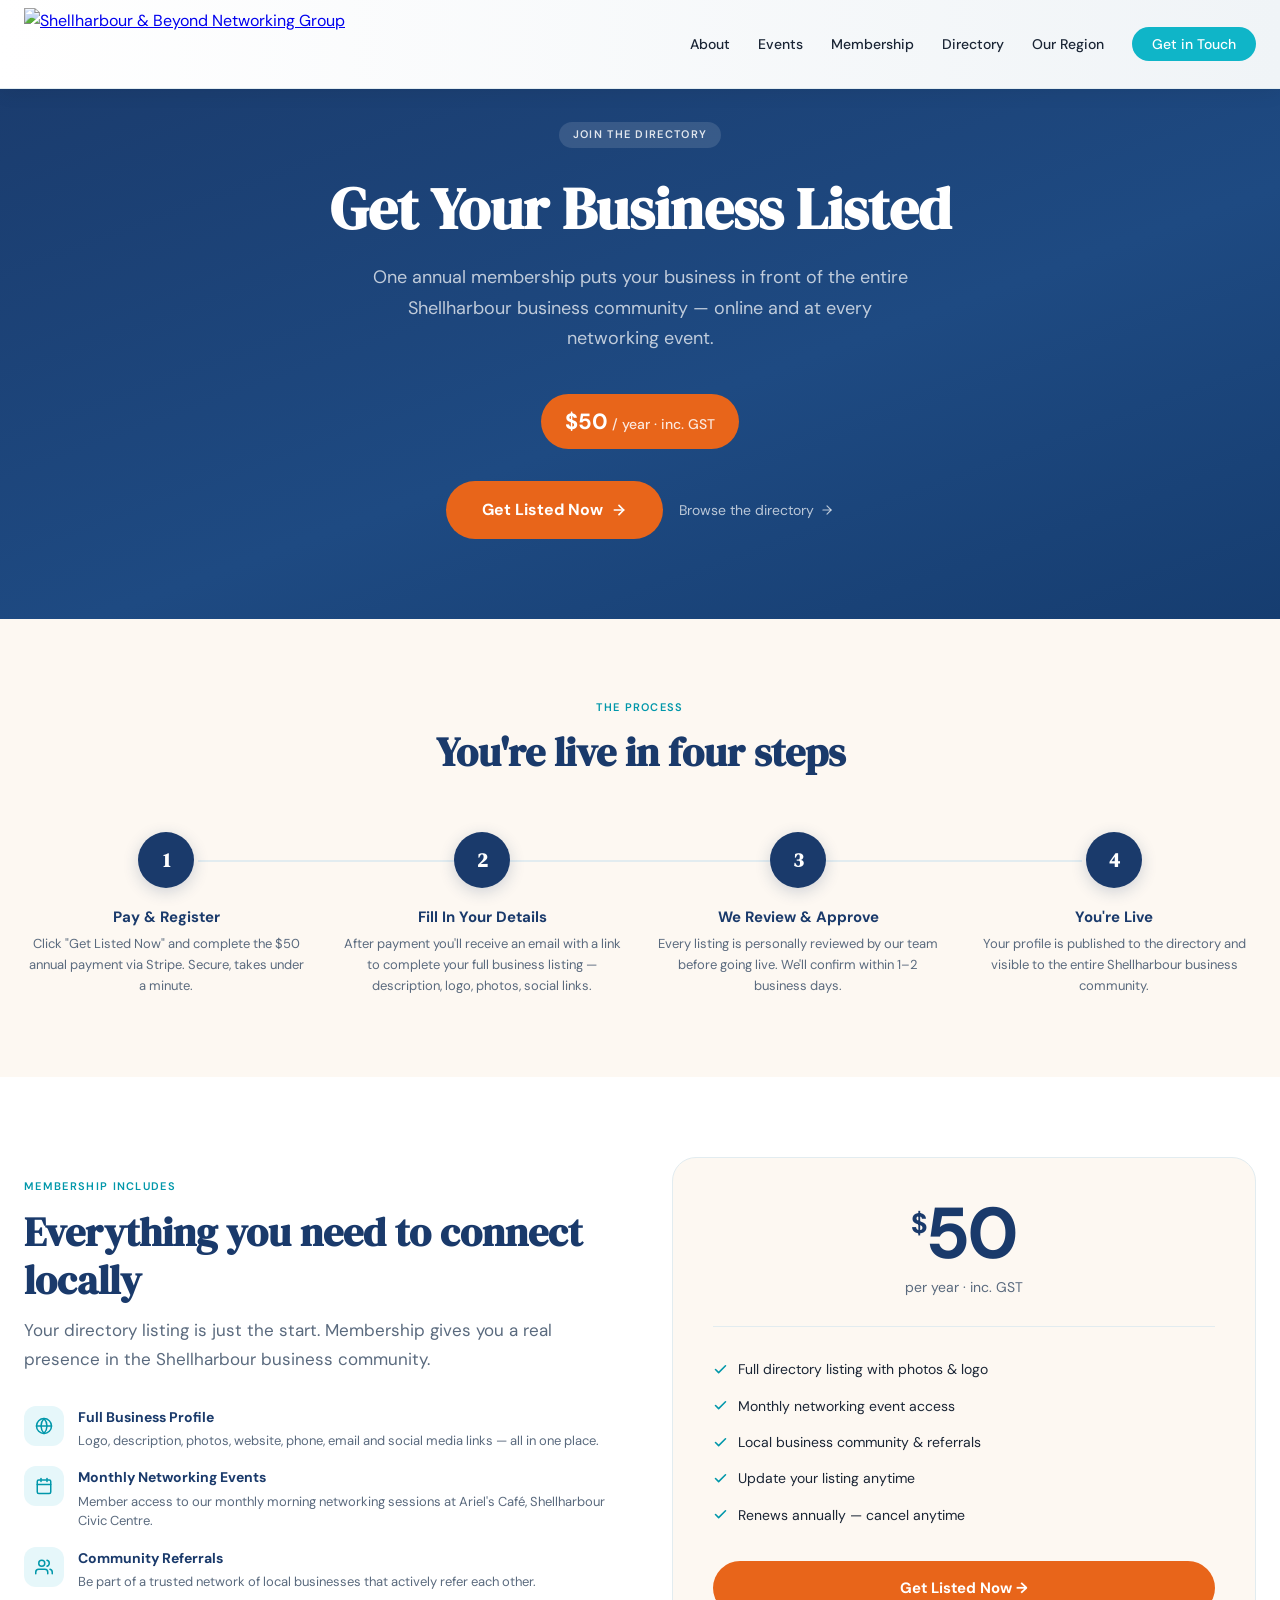
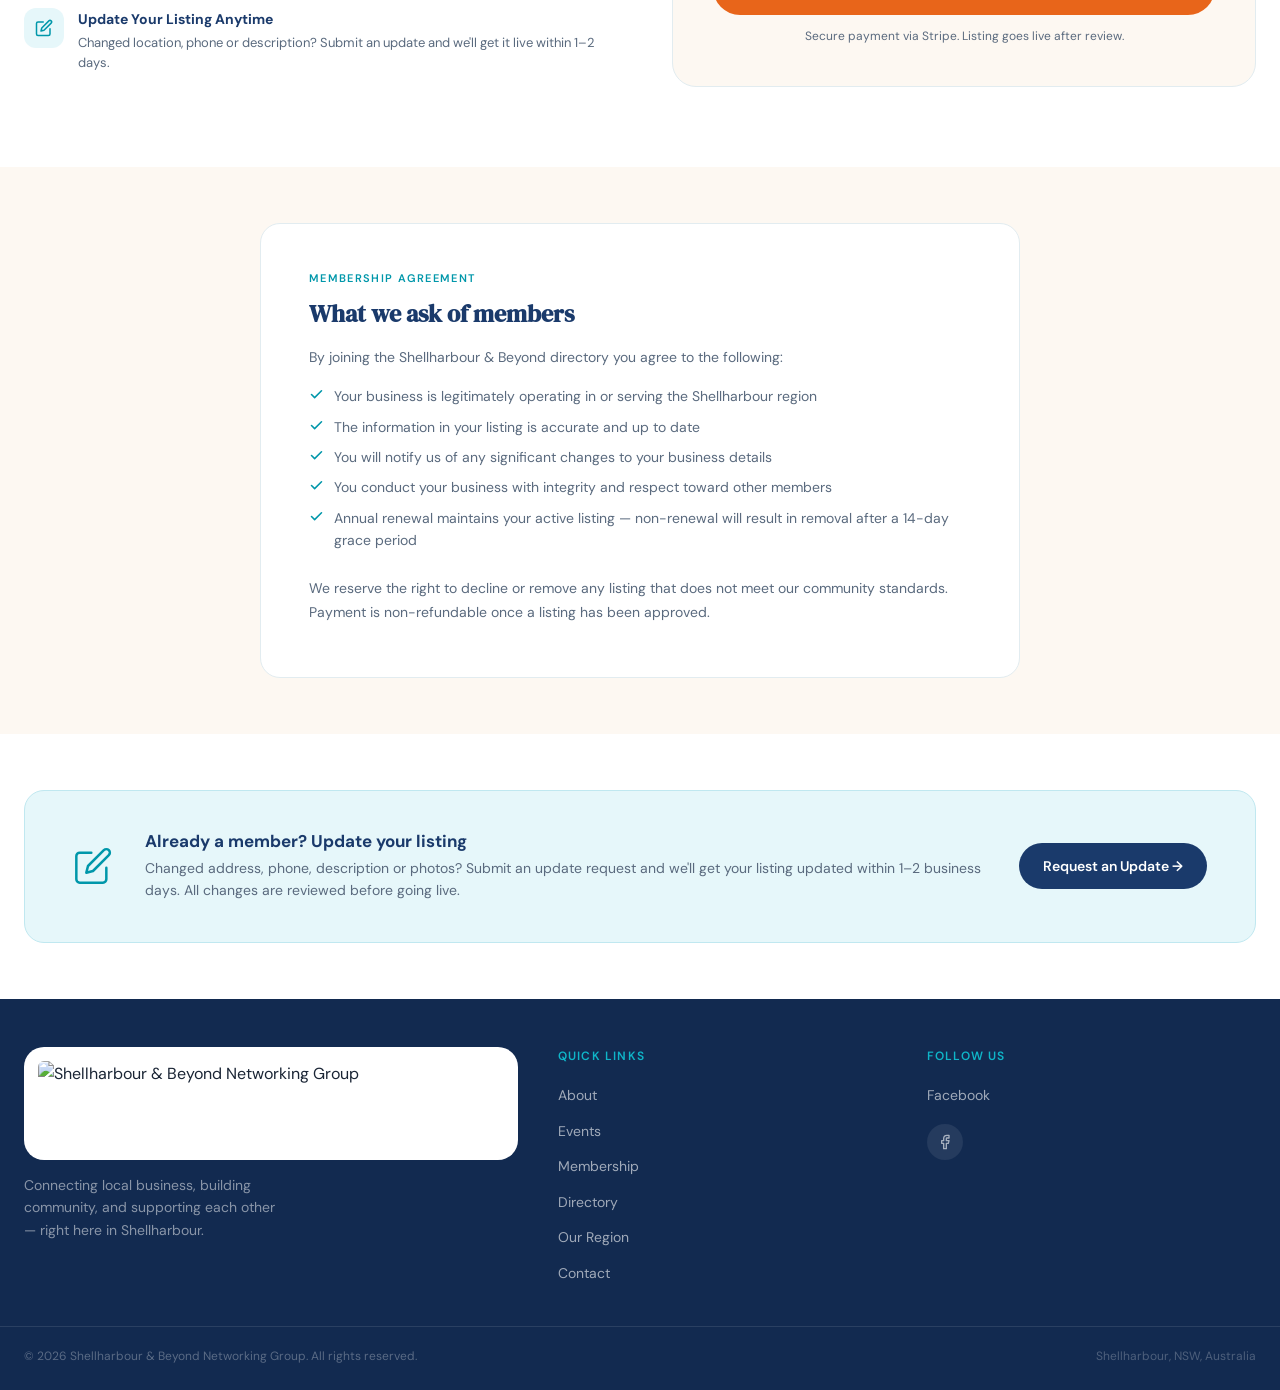
==== apply.html @ ee719b7a "Add Our Region page and update nav across all pages - New region.html: Shellharbour business overvie" ====
<!DOCTYPE html>
<html lang="en">
<head>
  <meta charset="UTF-8"/>
  <meta name="viewport" content="width=device-width, initial-scale=1.0"/>
  <title>Get Listed — Shellharbour &amp; Beyond Networking Group</title>
  <meta name="description" content="Join the Shellharbour &amp; Beyond member directory. Get your business listed and connect with the local Shellharbour business community for $50/year."/>
  <link rel="icon" type="image/png" href="uploads/logo-shellharbour-beyond-networking-group.png"/>
  <!-- Canonical -->
  <link rel="canonical" href="https://shbng.com.au/apply.html"/>
  <!-- Open Graph -->
  <meta property="og:type" content="website"/>
  <meta property="og:title" content="Get Your Business Listed — Shellharbour &amp; Beyond"/>
  <meta property="og:description" content="Join the Shellharbour &amp; Beyond member directory for $50/year and connect with the local business community."/>
  <meta property="og:url" content="https://shbng.com.au/apply.html"/>
  <meta property="og:image" content="https://shbng.com.au/uploads/hero-networking-group.jpg"/>
  <meta name="twitter:card" content="summary_large_image"/>
  <link rel="preconnect" href="https://fonts.googleapis.com"/>
  <link rel="preconnect" href="https://fonts.gstatic.com" crossorigin/>
  <link href="https://fonts.googleapis.com/css2?family=DM+Sans:wght@300;400;500;600;700&family=DM+Serif+Display:ital@0;1&display=swap" rel="stylesheet"/>
  <link rel="stylesheet" href="style.css"/>
  <style>
    /* ── APPLY PAGE ── */
    .apply-hero {
      background: linear-gradient(160deg, var(--navy) 0%, #1e4a82 60%, #163d70 100%);
      padding: 120px 0 80px; text-align: center;
    }
    .apply-hero .section-tag {
      background: rgba(255,255,255,0.12); color: rgba(255,255,255,0.85);
      border-radius: 50px; padding: 4px 14px; border: none;
    }
    .apply-hero h1 {
      font-size: clamp(34px, 5vw, 58px); color: white;
      margin: 16px 0 20px; line-height: 1.15;
    }
    .apply-hero p {
      font-size: 18px; color: rgba(255,255,255,0.72);
      max-width: 540px; margin: 0 auto 40px; line-height: 1.7;
    }
    .apply-price-pill {
      display: inline-flex; align-items: baseline; gap: 4px;
      background: var(--orange); color: white;
      border-radius: 50px; padding: 10px 24px;
      font-weight: 700; font-size: 22px; margin-bottom: 32px;
    }
    .apply-price-pill small { font-size: 14px; font-weight: 500; opacity: 0.85; }
    .apply-hero-cta { display: flex; gap: 16px; justify-content: center; flex-wrap: wrap; }
    .apply-hero-btn {
      background: var(--orange); color: white; border-radius: 50px;
      padding: 16px 36px; font-weight: 700; font-size: 16px;
      text-decoration: none; transition: all 0.2s; display: inline-flex; align-items: center; gap: 8px;
    }
    .apply-hero-btn:hover { background: #d05810; transform: translateY(-2px); box-shadow: 0 6px 20px rgba(232,101,26,0.4); }
    .apply-hero-link {
      color: rgba(255,255,255,0.7); font-size: 14px;
      display: inline-flex; align-items: center; gap: 6px;
      text-decoration: none; padding: 16px 0; transition: color 0.2s;
    }
    .apply-hero-link:hover { color: white; }

    /* ── HOW IT WORKS ── */
    .how-it-works { padding: 80px 0; background: var(--sand); }
    .how-it-works h2 {
      font-size: clamp(28px, 3.5vw, 40px); color: var(--navy);
      text-align: center; margin-bottom: 56px;
    }
    .steps-grid {
      display: grid; grid-template-columns: repeat(4, 1fr); gap: 32px;
      position: relative;
    }
    .steps-grid::before {
      content: ''; position: absolute;
      top: 28px; left: calc(12.5% + 20px); right: calc(12.5% + 20px);
      height: 2px; background: var(--border); z-index: 0;
    }
    .step { text-align: center; position: relative; z-index: 1; }
    .step-num {
      width: 56px; height: 56px; border-radius: 50%;
      background: var(--navy); color: white;
      display: inline-flex; align-items: center; justify-content: center;
      font-size: 20px; font-weight: 700; margin-bottom: 20px;
      font-family: 'DM Serif Display', serif;
      box-shadow: 0 4px 16px rgba(26,58,107,0.2);
    }
    .step h3 {
      font-family: 'DM Sans', sans-serif; font-size: 15px; font-weight: 700;
      color: var(--navy); margin-bottom: 8px;
    }
    .step p { font-size: 13px; color: var(--text-muted); line-height: 1.6; }

    /* ── WHAT YOU GET ── */
    .what-you-get { padding: 80px 0; background: white; }
    .wyg-inner {
      display: grid; grid-template-columns: 1fr 1fr; gap: 64px; align-items: center;
    }
    .wyg-text h2 {
      font-size: clamp(28px, 3.5vw, 40px); color: var(--navy); margin-bottom: 12px;
    }
    .wyg-text .lead {
      font-size: 17px; color: var(--text-muted); line-height: 1.7; margin-bottom: 32px;
    }
    .wyg-features { display: flex; flex-direction: column; gap: 16px; }
    .wyg-feature {
      display: flex; gap: 14px; align-items: flex-start;
    }
    .wyg-feature-icon {
      width: 40px; height: 40px; border-radius: 12px;
      background: var(--teal-light); display: flex; align-items: center; justify-content: center;
      flex-shrink: 0; color: var(--teal-mid);
    }
    .wyg-feature-text h4 {
      font-family: 'DM Sans', sans-serif; font-size: 14px; font-weight: 700;
      color: var(--navy); margin-bottom: 3px;
    }
    .wyg-feature-text p { font-size: 13px; color: var(--text-muted); line-height: 1.5; }

    .wyg-card {
      background: var(--sand); border-radius: 24px; padding: 40px;
      border: 1px solid var(--border); text-align: center;
    }
    .wyg-price {
      font-size: 72px; font-weight: 700; color: var(--navy); line-height: 1;
      font-family: 'DM Sans', sans-serif;
    }
    .wyg-price sup { font-size: 28px; vertical-align: super; }
    .wyg-price-label { font-size: 14px; color: var(--text-muted); margin: 6px 0 28px; }
    .wyg-divider { border: none; border-top: 1px solid var(--border); margin: 24px 0; }
    .wyg-inclusions { text-align: left; }
    .wyg-inclusion {
      display: flex; align-items: center; gap: 10px;
      font-size: 14px; color: var(--text); padding: 7px 0;
    }
    .wyg-inclusion svg { color: var(--teal-mid); flex-shrink: 0; }
    .wyg-cta { margin-top: 28px; }
    .wyg-cta a {
      display: block; background: var(--orange); color: white;
      border-radius: 50px; padding: 15px 24px; font-weight: 700; font-size: 15px;
      text-decoration: none; transition: all 0.2s;
    }
    .wyg-cta a:hover { background: #d05810; transform: translateY(-2px); }
    .wyg-note { font-size: 12px; color: var(--text-muted); margin-top: 12px; }

    /* ── AGREEMENT ── */
    .agreement-section { padding: 56px 0; background: var(--sand); }
    .agreement-box {
      background: white; border-radius: 20px; padding: 40px 48px;
      border: 1px solid var(--border); max-width: 760px; margin: 0 auto;
    }
    .agreement-box h2 {
      font-size: 24px; color: var(--navy); margin-bottom: 16px;
    }
    .agreement-box p {
      font-size: 14px; color: var(--text-muted); line-height: 1.75; margin-bottom: 12px;
    }
    .agreement-box ul {
      list-style: none; display: flex; flex-direction: column; gap: 8px; margin: 16px 0 24px;
    }
    .agreement-box ul li {
      display: flex; align-items: flex-start; gap: 10px;
      font-size: 14px; color: var(--text-muted);
    }
    .agreement-box ul li svg { color: var(--teal-mid); flex-shrink: 0; margin-top: 2px; }

    /* ── EDIT LISTING ── */
    .edit-listing-section { padding: 56px 0; background: white; }
    .edit-listing-box {
      background: var(--teal-light); border-radius: 20px; padding: 40px 48px;
      display: flex; align-items: center; gap: 32px; flex-wrap: wrap;
      border: 1px solid #c0e8f0;
    }
    .edit-listing-box svg { flex-shrink: 0; color: var(--teal-mid); }
    .edit-listing-text { flex: 1; min-width: 240px; }
    .edit-listing-text h3 {
      font-family: 'DM Sans', sans-serif; font-size: 17px; font-weight: 700;
      color: var(--navy); margin-bottom: 6px;
    }
    .edit-listing-text p { font-size: 14px; color: var(--text-muted); line-height: 1.6; }
    .edit-listing-btn {
      background: var(--navy); color: white; border-radius: 50px;
      padding: 12px 24px; font-weight: 600; font-size: 14px;
      text-decoration: none; transition: all 0.2s; white-space: nowrap;
      flex-shrink: 0;
    }
    .edit-listing-btn:hover { background: var(--teal-mid); }

    @media (max-width: 900px) {
      .steps-grid { grid-template-columns: repeat(2, 1fr); }
      .steps-grid::before { display: none; }
      .wyg-inner { grid-template-columns: 1fr; gap: 40px; }
    }
    @media (max-width: 540px) {
      .steps-grid { grid-template-columns: 1fr; }
      .agreement-box, .edit-listing-box { padding: 28px 24px; }
    }
  </style>
</head>
<body>

<!-- NAV -->
<nav id="main-nav" class="nav-compact">
  <div class="nav-inner">
    <a class="nav-logo" href="index.html">
      <img src="uploads/logo-shellharbour-beyond-networking-group.png" alt="Shellharbour &amp; Beyond Networking Group"/>
    </a>
    <div class="nav-event-pill">
      <svg width="13" height="13" viewBox="0 0 24 24" fill="none" stroke="currentColor" stroke-width="2" stroke-linecap="round" stroke-linejoin="round"><rect x="3" y="4" width="18" height="18" rx="2"/><line x1="16" y1="2" x2="16" y2="6"/><line x1="8" y1="2" x2="8" y2="6"/><line x1="3" y1="10" x2="21" y2="10"/></svg>
      Next Event: May 14, 2026 &nbsp;·&nbsp; 10:00am – 11:30am
    </div>
    <ul class="nav-links" id="nav-links">
      <li><a href="index.html#about">About</a></li>
      <li><a href="index.html#events">Events</a></li>
      <li><a href="index.html#membership">Membership</a></li>
      <li><a href="members.html">Directory</a></li>
      <li><a href="region.html">Our Region</a></li>
      <li><a href="index.html#contact" class="nav-cta">Get in Touch</a></li>
    </ul>
    <button class="nav-hamburger" id="nav-hamburger" aria-label="Open menu" aria-expanded="false">
      <span></span><span></span><span></span>
    </button>
  </div>
</nav>

<!-- HERO -->
<section class="apply-hero">
  <div class="container">
    <span class="section-tag">Join the Directory</span>
    <h1>Get Your Business Listed</h1>
    <p>One annual membership puts your business in front of the entire Shellharbour business community — online and at every networking event.</p>
    <div class="apply-price-pill">
      $50 <small>/ year · inc. GST</small>
    </div>
    <div class="apply-hero-cta">
      <a href="#" class="apply-hero-btn" id="stripe-new-btn">
        Get Listed Now
        <svg width="16" height="16" viewBox="0 0 24 24" fill="none" stroke="currentColor" stroke-width="2.5" stroke-linecap="round" stroke-linejoin="round"><line x1="5" y1="12" x2="19" y2="12"/><polyline points="12 5 19 12 12 19"/></svg>
      </a>
      <a href="members.html" class="apply-hero-link">
        Browse the directory
        <svg width="14" height="14" viewBox="0 0 24 24" fill="none" stroke="currentColor" stroke-width="2" stroke-linecap="round" stroke-linejoin="round"><line x1="5" y1="12" x2="19" y2="12"/><polyline points="12 5 19 12 12 19"/></svg>
      </a>
    </div>
  </div>
</section>

<!-- HOW IT WORKS -->
<section class="how-it-works">
  <div class="container">
    <span class="section-tag" style="display:block;text-align:center">The Process</span>
    <h2>You're live in four steps</h2>
    <div class="steps-grid">
      <div class="step">
        <div class="step-num">1</div>
        <h3>Pay &amp; Register</h3>
        <p>Click "Get Listed Now" and complete the $50 annual payment via Stripe. Secure, takes under a minute.</p>
      </div>
      <div class="step">
        <div class="step-num">2</div>
        <h3>Fill In Your Details</h3>
        <p>After payment you'll receive an email with a link to complete your full business listing — description, logo, photos, social links.</p>
      </div>
      <div class="step">
        <div class="step-num">3</div>
        <h3>We Review &amp; Approve</h3>
        <p>Every listing is personally reviewed by our team before going live. We'll confirm within 1–2 business days.</p>
      </div>
      <div class="step">
        <div class="step-num">4</div>
        <h3>You're Live</h3>
        <p>Your profile is published to the directory and visible to the entire Shellharbour business community.</p>
      </div>
    </div>
  </div>
</section>

<!-- WHAT YOU GET -->
<section class="what-you-get">
  <div class="container">
    <div class="wyg-inner">
      <div class="wyg-text">
        <span class="section-tag">Membership Includes</span>
        <h2>Everything you need to connect locally</h2>
        <p class="lead">Your directory listing is just the start. Membership gives you a real presence in the Shellharbour business community.</p>
        <div class="wyg-features">
          <div class="wyg-feature">
            <div class="wyg-feature-icon">
              <svg width="18" height="18" viewBox="0 0 24 24" fill="none" stroke="currentColor" stroke-width="2" stroke-linecap="round" stroke-linejoin="round"><circle cx="12" cy="12" r="10"/><line x1="2" y1="12" x2="22" y2="12"/><path d="M12 2a15.3 15.3 0 0 1 4 10 15.3 15.3 0 0 1-4 10 15.3 15.3 0 0 1-4-10 15.3 15.3 0 0 1 4-10z"/></svg>
            </div>
            <div class="wyg-feature-text">
              <h4>Full Business Profile</h4>
              <p>Logo, description, photos, website, phone, email and social media links — all in one place.</p>
            </div>
          </div>
          <div class="wyg-feature">
            <div class="wyg-feature-icon">
              <svg width="18" height="18" viewBox="0 0 24 24" fill="none" stroke="currentColor" stroke-width="2" stroke-linecap="round" stroke-linejoin="round"><rect x="3" y="4" width="18" height="18" rx="2"/><line x1="16" y1="2" x2="16" y2="6"/><line x1="8" y1="2" x2="8" y2="6"/><line x1="3" y1="10" x2="21" y2="10"/></svg>
            </div>
            <div class="wyg-feature-text">
              <h4>Monthly Networking Events</h4>
              <p>Member access to our monthly morning networking sessions at Ariel's Café, Shellharbour Civic Centre.</p>
            </div>
          </div>
          <div class="wyg-feature">
            <div class="wyg-feature-icon">
              <svg width="18" height="18" viewBox="0 0 24 24" fill="none" stroke="currentColor" stroke-width="2" stroke-linecap="round" stroke-linejoin="round"><path d="M17 21v-2a4 4 0 0 0-4-4H5a4 4 0 0 0-4 4v2"/><circle cx="9" cy="7" r="4"/><path d="M23 21v-2a4 4 0 0 0-3-3.87"/><path d="M16 3.13a4 4 0 0 1 0 7.75"/></svg>
            </div>
            <div class="wyg-feature-text">
              <h4>Community Referrals</h4>
              <p>Be part of a trusted network of local businesses that actively refer each other.</p>
            </div>
          </div>
          <div class="wyg-feature">
            <div class="wyg-feature-icon">
              <svg width="18" height="18" viewBox="0 0 24 24" fill="none" stroke="currentColor" stroke-width="2" stroke-linecap="round" stroke-linejoin="round"><path d="M11 4H4a2 2 0 0 0-2 2v14a2 2 0 0 0 2 2h14a2 2 0 0 0 2-2v-7"/><path d="M18.5 2.5a2.121 2.121 0 0 1 3 3L12 15l-4 1 1-4 9.5-9.5z"/></svg>
            </div>
            <div class="wyg-feature-text">
              <h4>Update Your Listing Anytime</h4>
              <p>Changed location, phone or description? Submit an update and we'll get it live within 1–2 days.</p>
            </div>
          </div>
        </div>
      </div>
      <div class="wyg-card">
        <div class="wyg-price"><sup>$</sup>50</div>
        <div class="wyg-price-label">per year · inc. GST</div>
        <hr class="wyg-divider"/>
        <div class="wyg-inclusions">
          <div class="wyg-inclusion">
            <svg width="15" height="15" viewBox="0 0 24 24" fill="none" stroke="currentColor" stroke-width="2.5" stroke-linecap="round" stroke-linejoin="round"><polyline points="20 6 9 17 4 12"/></svg>
            Full directory listing with photos &amp; logo
          </div>
          <div class="wyg-inclusion">
            <svg width="15" height="15" viewBox="0 0 24 24" fill="none" stroke="currentColor" stroke-width="2.5" stroke-linecap="round" stroke-linejoin="round"><polyline points="20 6 9 17 4 12"/></svg>
            Monthly networking event access
          </div>
          <div class="wyg-inclusion">
            <svg width="15" height="15" viewBox="0 0 24 24" fill="none" stroke="currentColor" stroke-width="2.5" stroke-linecap="round" stroke-linejoin="round"><polyline points="20 6 9 17 4 12"/></svg>
            Local business community &amp; referrals
          </div>
          <div class="wyg-inclusion">
            <svg width="15" height="15" viewBox="0 0 24 24" fill="none" stroke="currentColor" stroke-width="2.5" stroke-linecap="round" stroke-linejoin="round"><polyline points="20 6 9 17 4 12"/></svg>
            Update your listing anytime
          </div>
          <div class="wyg-inclusion">
            <svg width="15" height="15" viewBox="0 0 24 24" fill="none" stroke="currentColor" stroke-width="2.5" stroke-linecap="round" stroke-linejoin="round"><polyline points="20 6 9 17 4 12"/></svg>
            Renews annually — cancel anytime
          </div>
        </div>
        <div class="wyg-cta">
          <a href="#" id="stripe-card-btn">Get Listed Now →</a>
        </div>
        <p class="wyg-note">Secure payment via Stripe. Listing goes live after review.</p>
      </div>
    </div>
  </div>
</section>

<!-- MEMBERSHIP AGREEMENT -->
<section class="agreement-section">
  <div class="container">
    <div class="agreement-box">
      <span class="section-tag">Membership Agreement</span>
      <h2>What we ask of members</h2>
      <p>By joining the Shellharbour &amp; Beyond directory you agree to the following:</p>
      <ul>
        <li>
          <svg width="15" height="15" viewBox="0 0 24 24" fill="none" stroke="currentColor" stroke-width="2.5" stroke-linecap="round" stroke-linejoin="round"><polyline points="20 6 9 17 4 12"/></svg>
          Your business is legitimately operating in or serving the Shellharbour region
        </li>
        <li>
          <svg width="15" height="15" viewBox="0 0 24 24" fill="none" stroke="currentColor" stroke-width="2.5" stroke-linecap="round" stroke-linejoin="round"><polyline points="20 6 9 17 4 12"/></svg>
          The information in your listing is accurate and up to date
        </li>
        <li>
          <svg width="15" height="15" viewBox="0 0 24 24" fill="none" stroke="currentColor" stroke-width="2.5" stroke-linecap="round" stroke-linejoin="round"><polyline points="20 6 9 17 4 12"/></svg>
          You will notify us of any significant changes to your business details
        </li>
        <li>
          <svg width="15" height="15" viewBox="0 0 24 24" fill="none" stroke="currentColor" stroke-width="2.5" stroke-linecap="round" stroke-linejoin="round"><polyline points="20 6 9 17 4 12"/></svg>
          You conduct your business with integrity and respect toward other members
        </li>
        <li>
          <svg width="15" height="15" viewBox="0 0 24 24" fill="none" stroke="currentColor" stroke-width="2.5" stroke-linecap="round" stroke-linejoin="round"><polyline points="20 6 9 17 4 12"/></svg>
          Annual renewal maintains your active listing — non-renewal will result in removal after a 14-day grace period
        </li>
      </ul>
      <p>We reserve the right to decline or remove any listing that does not meet our community standards. Payment is non-refundable once a listing has been approved.</p>
    </div>
  </div>
</section>

<!-- EXISTING MEMBER — UPDATE LISTING -->
<section class="edit-listing-section">
  <div class="container">
    <div class="edit-listing-box">
      <svg width="40" height="40" viewBox="0 0 24 24" fill="none" stroke="currentColor" stroke-width="1.5" stroke-linecap="round" stroke-linejoin="round"><path d="M11 4H4a2 2 0 0 0-2 2v14a2 2 0 0 0 2 2h14a2 2 0 0 0 2-2v-7"/><path d="M18.5 2.5a2.121 2.121 0 0 1 3 3L12 15l-4 1 1-4 9.5-9.5z"/></svg>
      <div class="edit-listing-text">
        <h3>Already a member? Update your listing</h3>
        <p>Changed address, phone, description or photos? Submit an update request and we'll get your listing updated within 1–2 business days. All changes are reviewed before going live.</p>
      </div>
      <a href="#" id="stripe-edit-btn" class="edit-listing-btn">Request an Update →</a>
    </div>
  </div>
</section>

<!-- FOOTER -->
<footer>
  <div class="footer-inner">
    <div class="footer-brand">
      <img src="uploads/pasted-1776672992337-0.png" alt="Shellharbour &amp; Beyond Networking Group"/>
      <p>Connecting local business, building community, and supporting each other — right here in Shellharbour.</p>
    </div>
    <div class="footer-col">
      <h5>Quick Links</h5>
      <ul>
        <li><a href="index.html#about">About</a></li>
        <li><a href="index.html#events">Events</a></li>
        <li><a href="index.html#membership">Membership</a></li>
        <li><a href="members.html">Directory</a></li>
        <li><a href="region.html">Our Region</a></li>
        <li><a href="index.html#contact">Contact</a></li>
      </ul>
    </div>
    <div class="footer-col">
      <h5>Follow Us</h5>
      <ul>
        <li><a href="https://www.facebook.com/groups/1859999315387617" target="_blank" rel="noopener noreferrer">Facebook</a></li>
      </ul>
      <div class="footer-socials">
        <a href="https://www.facebook.com/groups/1859999315387617" target="_blank" rel="noopener noreferrer" class="footer-social" aria-label="Facebook">
          <svg width="16" height="16" viewBox="0 0 24 24" fill="none" stroke="currentColor" stroke-width="2" stroke-linecap="round" stroke-linejoin="round"><path d="M18 2h-3a5 5 0 0 0-5 5v3H7v4h3v8h4v-8h3l1-4h-4V7a1 1 0 0 1 1-1h3z"/></svg>
        </a>
      </div>
    </div>
  </div>
  <div class="footer-bottom">
    <p>© 2026 Shellharbour &amp; Beyond Networking Group. All rights reserved.</p>
    <p class="footer-location">Shellharbour, NSW, Australia</p>
  </div>
</footer>

<script>
// Nav scroll
const nav = document.getElementById('main-nav');
window.addEventListener('scroll', () => nav.classList.toggle('scrolled', window.scrollY > 60));
nav.classList.toggle('scrolled', window.scrollY > 60);

// Mobile nav
(function() {
  const hamburger = document.getElementById('nav-hamburger');
  const navLinks  = document.getElementById('nav-links');
  if (!hamburger || !navLinks) return;
  function closeNav() { navLinks.classList.remove('nav-open'); hamburger.classList.remove('open'); hamburger.setAttribute('aria-expanded','false'); document.body.style.overflow=''; }
  hamburger.addEventListener('click', () => { const o = navLinks.classList.toggle('nav-open'); hamburger.classList.toggle('open',o); hamburger.setAttribute('aria-expanded',String(o)); document.body.style.overflow=o?'hidden':''; });
  navLinks.querySelectorAll('a').forEach(a => a.addEventListener('click', closeNav));
  document.addEventListener('keydown', e => { if(e.key==='Escape') closeNav(); });
})();

// Scroll to update section if URL has #update hash
if (window.location.hash === '#update') {
  document.querySelector('.edit-listing-section')?.scrollIntoView({ behavior: 'smooth' });
}

// ── STRIPE / TALLY LINKS ──
// Replace these constants with real URLs when ready
const STRIPE_NEW_MEMBER_URL  = '#'; // e.g. https://buy.stripe.com/xxxx
const TALLY_EDIT_REQUEST_URL = '#'; // e.g. https://tally.so/r/xxxx

document.getElementById('stripe-new-btn').href  = STRIPE_NEW_MEMBER_URL;
document.getElementById('stripe-card-btn').href = STRIPE_NEW_MEMBER_URL;
document.getElementById('stripe-edit-btn').href = TALLY_EDIT_REQUEST_URL;
</script>
</body>
</html>
---- style.css ----
:root {
  --navy: #1a3a6b;
  --navy-dark: #122a50;
  --teal: #0fb5c8;
  --teal-mid: #0097aa;
  --teal-light: #e6f7fa;
  --orange: #e8651a;
  --sand: #fdf8f2;
  --white: #ffffff;
  --text: #1a2535;
  --text-muted: #5a6a7e;
  --border: #e2ecf0;
}

* { margin: 0; padding: 0; box-sizing: border-box; }
html { scroll-behavior: smooth; }
body {
  font-family: 'DM Sans', sans-serif;
  color: var(--text);
  background: var(--white);
  line-height: 1.6;
}
h1, h2, h3 { font-family: 'DM Serif Display', serif; line-height: 1.2; }

.container { max-width: 1400px; margin: 0 auto; padding: 0 24px; }

.section-tag {
  display: inline-block;
  font-size: 11px;
  font-weight: 600;
  letter-spacing: 0.12em;
  text-transform: uppercase;
  color: var(--teal-mid);
  margin-bottom: 12px;
}

.btn-primary {
  background: var(--orange);
  color: white;
  border: none;
  padding: 14px 32px;
  border-radius: 50px;
  font-family: 'DM Sans', sans-serif;
  font-weight: 600;
  font-size: 15px;
  cursor: pointer;
  transition: all 0.2s;
  text-decoration: none;
  display: inline-block;
}
.btn-coming-soon { opacity: 0.72; cursor: default; pointer-events: none; }
.btn-primary:hover {
  background: #d05810;
  transform: translateY(-1px);
  box-shadow: 0 4px 16px rgba(232,101,26,0.35);
}

.btn-outline {
  background: transparent;
  color: var(--navy);
  border: 2px solid var(--navy);
  padding: 12px 30px;
  border-radius: 50px;
  font-family: 'DM Sans', sans-serif;
  font-weight: 600;
  font-size: 15px;
  cursor: pointer;
  transition: all 0.2s;
  text-decoration: none;
  display: inline-block;
}
.btn-outline:hover { background: var(--navy); color: white; }

.img-placeholder {
  width: 100%;
  border-radius: 16px;
  overflow: hidden;
  background: repeating-linear-gradient(45deg, #e8f0f5, #e8f0f5 8px, #d5e5ed 8px, #d5e5ed 16px);
  display: flex;
  align-items: center;
  justify-content: center;
  font-family: monospace;
  font-size: 12px;
  color: #7a9aaa;
  text-align: center;
  padding: 20px;
}
.placeholder-label { font-size: 10px; margin-bottom: 4px; opacity: 0.7; }

/* ── NAV ── */
nav {
  position: fixed; top: 0; left: 0; right: 0; z-index: 100;
  background: transparent;
  border-bottom: 1px solid transparent;
  padding: 8px 0;
  transition: background 0.35s ease, border-color 0.35s ease, box-shadow 0.35s ease;
}
nav.scrolled {
  background: linear-gradient(to right, #ffffff 0%, #f0f4f7 100%);
  backdrop-filter: blur(10px);
  border-bottom: 1px solid var(--border);
  box-shadow: 0 2px 20px rgba(0,0,0,0.08);
}
.nav-inner {
  display: flex; align-items: center; justify-content: space-between;
  max-width: 1400px; margin: 0 auto; padding: 0 24px;
  position: relative;
}
.nav-logo img { height: 182px; transition: height 0.35s ease; display: block; }
nav.scrolled .nav-logo img { height: 101px; }
.nav-links { display: flex; gap: 28px; list-style: none; align-items: center; }
.nav-links a {
  text-decoration: none; color: var(--text); font-size: 14px; font-weight: 500;
  transition: color 0.2s;
}
.nav-links a:hover { color: var(--teal-mid); }
.nav-active { color: var(--teal-mid) !important; font-weight: 600; }
.nav-cta { background: var(--teal) !important; color: white !important; padding: 8px 20px; border-radius: 50px; }
.nav-cta:hover { background: var(--teal-mid) !important; }

/* Sticky nav scroll offset — keeps section headings clear of the fixed nav */
#about, #events, #membership, #directory, #faq, #contact { scroll-margin-top: 120px; }

/* Hide mobile-only nav items on desktop */
.nav-mobile-event { display: none; }

/* ── HAMBURGER ── */
.nav-hamburger {
  display: none; flex-direction: column; justify-content: center; gap: 5px;
  background: none; border: none; cursor: pointer; padding: 8px; z-index: 110;
  flex-shrink: 0;
}
.nav-hamburger span {
  display: block; width: 22px; height: 2px;
  background: var(--navy); border-radius: 2px; transition: all 0.25s ease;
}
.nav-hamburger.open span:nth-child(1) { transform: translateY(7px) rotate(45deg); }
.nav-hamburger.open span:nth-child(2) { opacity: 0; transform: scaleX(0); }
.nav-hamburger.open span:nth-child(3) { transform: translateY(-7px) rotate(-45deg); }
.nav-event-pill {
  position: absolute; left: 50%; transform: translateX(-50%);
  display: none; align-items: center; gap: 7px;
  font-size: 13px; font-weight: 500; color: var(--navy);
  background: var(--teal-light); border: 1px solid var(--border);
  border-radius: 50px; padding: 6px 16px;
  white-space: nowrap;
}
nav.scrolled .nav-event-pill { display: flex; }

/* ── INNER PAGE NAV (always compact) ── */
nav.nav-compact { background: linear-gradient(to right, #ffffff 0%, #f0f4f7 100%); border-bottom: 1px solid var(--border); box-shadow: 0 2px 20px rgba(0,0,0,0.08); }
nav.nav-compact .nav-logo img { height: 72px; }
nav.nav-compact.scrolled .nav-logo img { height: 72px; }

/* ── HERO ── */
.hero {
  background: linear-gradient(160deg, #f0fafc 0%, #e8f4f8 40%, #fdf8f2 100%);
  padding: 30px 0 0;
  overflow: hidden;
  position: relative;
}
.hero-inner {
  display: grid; grid-template-columns: 1fr 1fr;
  gap: 48px; align-items: center;
  max-width: 1400px; margin: 0 auto; padding: 172px 24px 30px;
}
.hero-visual { align-self: flex-start; margin-top: -40px; }
.hero-title { font-size: clamp(36px, 4vw, 54px); color: var(--navy); margin-bottom: 16px; }
.hero-sub { font-size: 18px; color: var(--text-muted); margin-bottom: 28px; font-weight: 400; max-width: 440px; }
.hero-actions { display: flex; gap: 12px; flex-wrap: wrap; }

/* ── COUNTDOWN ── */
.countdown-card {
  background: var(--navy);
  border-radius: 16px;
  padding: 18px 20px;
  color: white;
  box-shadow: 0 20px 60px rgba(26,58,107,0.25);
}
.countdown-label {
  font-size: 10px; font-weight: 600; letter-spacing: 0.1em;
  text-transform: uppercase; color: var(--teal); margin-bottom: 10px;
}
.countdown-title-row {
  display: flex; align-items: center; justify-content: space-between;
  gap: 10px; margin-bottom: 10px; flex-wrap: nowrap;
}
.countdown-event-title { font-size: 17px; font-weight: 700; flex: 1; min-width: 0; }
.countdown-location {
  font-size: 12px; color: rgba(255,255,255,0.65);
  margin-bottom: 14px; display: flex; align-items: center;
  justify-content: space-between;
}
.countdown-location a { color: rgba(255,255,255,0.65); text-decoration: underline; text-decoration-color: rgba(255,255,255,0.3); }
.cd-loc { display: flex; align-items: center; gap: 4px; }
.countdown-grid { display: grid; grid-template-columns: repeat(3,1fr); gap: 8px; margin-bottom: 14px; }
.countdown-unit {
  background: rgba(255,255,255,0.1);
  border-radius: 10px; padding: 10px 8px; text-align: center;
}
.countdown-num { font-size: 26px; font-weight: 700; line-height: 1; font-family: 'DM Sans', sans-serif; }
.countdown-unitlabel { font-size: 9px; text-transform: uppercase; letter-spacing: 0.08em; color: rgba(255,255,255,0.55); margin-top: 3px; }
.countdown-expired { color: #4ecdc4; font-weight: 600; font-size: 18px; margin-bottom: 14px; }
.add-to-cal {
  display: inline-flex; align-items: center; gap: 5px; flex-shrink: 0;
  font-size: 11px; color: var(--teal); font-weight: 600;
  text-decoration: none;
  background: rgba(15,181,200,0.12);
  border: 1px solid rgba(15,181,200,0.25);
  border-radius: 50px; padding: 4px 10px; white-space: nowrap;
}

.hero-photo {
  width: 100%;
  margin-top: 16px;
  border-radius: 20px;
  display: block;
  object-fit: cover;
}

.wave-divider { display: block; width: 100%; overflow: hidden; line-height: 0; }
.wave-divider svg { display: block; }

/* ── ABOUT ── */
.about { padding: 80px 0; background: white; }
.about-grid { display: grid; grid-template-columns: 1fr 1fr; gap: 64px; align-items: center; }
.about-photo { width: 100%; border-radius: 20px; display: block; object-fit: cover; }
.event-photo { width: 100%; aspect-ratio: 1 / 1; border-radius: 20px; display: block; object-fit: cover; }
.about h2 { font-size: clamp(28px, 3vw, 40px); color: var(--navy); margin-bottom: 16px; }
.about p { color: var(--text-muted); margin-bottom: 16px; font-size: 16px; }
.about-pillars { margin-top: 28px; display: flex; flex-direction: column; gap: 16px; }
.pillar { display: flex; align-items: flex-start; gap: 14px; }
.pillar-icon {
  width: 40px; height: 40px; border-radius: 10px;
  background: var(--teal-light); flex-shrink: 0;
  display: flex; align-items: center; justify-content: center;
}
.pillar-text h4 { font-size: 15px; font-weight: 600; color: var(--navy); margin-bottom: 2px; font-family: 'DM Sans', sans-serif; }
.pillar-text p { font-size: 14px; color: var(--text-muted); margin: 0; }

/* ── WHO ── */
.who { padding: 80px 0; background: var(--sand); }
.section-header { text-align: center; margin-bottom: 48px; }
.section-header h2 { font-size: clamp(28px, 3vw, 42px); color: var(--navy); margin-bottom: 12px; }
.section-header p { font-size: 17px; color: var(--text-muted); max-width: 560px; margin: 0 auto; }
.who-cards { display: grid; grid-template-columns: repeat(3,1fr); gap: 20px; }
.who-card {
  background: white; border-radius: 16px; padding: 28px 24px;
  box-shadow: 0 2px 12px rgba(26,58,107,0.06);
  transition: transform 0.2s, box-shadow 0.2s;
}
.who-card:hover { transform: translateY(-4px); box-shadow: 0 8px 28px rgba(26,58,107,0.12); }
.who-card-icon {
  width: 48px; height: 48px; border-radius: 12px; margin-bottom: 16px;
  display: flex; align-items: center; justify-content: center;
}
.who-card h3 { font-family: 'DM Sans', sans-serif; font-size: 16px; font-weight: 600; color: var(--navy); margin-bottom: 6px; }
.who-card p { font-size: 14px; color: var(--text-muted); }

/* ── EVENTS ── */
.event-section { padding: 80px 0; background: var(--navy); position: relative; overflow: hidden; }
.event-section::before {
  content: '';
  position: absolute; top: -60px; right: -80px;
  width: 400px; height: 400px; border-radius: 50%;
  background: rgba(15,181,200,0.08);
  pointer-events: none;
}
.event-inner { display: grid; grid-template-columns: 1fr 1fr; gap: 56px; align-items: center; }
.event-tag { color: var(--teal) !important; }
.event-section h2 { font-size: clamp(28px, 3vw, 40px); color: white; margin-bottom: 20px; }
.event-intro { color: rgba(255,255,255,0.65); font-size: 16px; max-width: 420px; }
.free-badge {
  display: inline-flex; align-items: center; gap: 8px;
  background: rgba(15,181,200,0.15); border: 1px solid rgba(15,181,200,0.3);
  color: var(--teal); border-radius: 50px; padding: 8px 16px;
  font-size: 13px; font-weight: 600; margin-top: 20px;
}
.event-details { display: flex; flex-direction: column; gap: 14px; margin-top: 24px; }
.event-detail {
  display: flex; align-items: flex-start; gap: 12px;
  background: rgba(255,255,255,0.06); border-radius: 12px; padding: 14px 16px;
}
.event-detail-icon { color: var(--teal); flex-shrink: 0; margin-top: 1px; }
.event-detail-text strong { display: block; color: white; font-size: 15px; font-weight: 600; }
.event-detail-text span { color: rgba(255,255,255,0.6); font-size: 13px; }

/* ── MEMBERSHIP ── */
.membership { padding: 80px 0; background: white; }
.membership-inner { display: grid; grid-template-columns: 1fr 1fr; gap: 56px; align-items: center; }
.membership-card {
  background: linear-gradient(135deg, var(--navy) 0%, #1e4a85 100%);
  border-radius: 24px; padding: 40px 36px; color: white;
  box-shadow: 0 20px 60px rgba(26,58,107,0.2);
  position: relative; overflow: hidden;
}
.membership-card::after {
  content: ''; position: absolute; bottom: -40px; right: -40px;
  width: 160px; height: 160px; border-radius: 50%;
  background: rgba(15,181,200,0.1);
  pointer-events: none;
}
.membership-badge { font-size: 11px; font-weight: 600; letter-spacing: 0.1em; text-transform: uppercase; color: var(--teal); }
.price { font-size: 56px; font-weight: 700; line-height: 1; margin: 16px 0 4px; font-family: 'DM Sans', sans-serif; }
.price-period { font-size: 16px; color: rgba(255,255,255,0.6); margin-bottom: 24px; }
.membership-perks { list-style: none; display: flex; flex-direction: column; gap: 10px; }
.membership-perks li { display: flex; align-items: center; gap: 10px; font-size: 15px; color: rgba(255,255,255,0.85); }
.perk-check { color: var(--teal); flex-shrink: 0; }
.membership-note {
  margin-top: 24px; padding-top: 20px; border-top: 1px solid rgba(255,255,255,0.12);
  font-size: 13px; color: rgba(255,255,255,0.5);
}
.membership-text h2 { font-size: clamp(28px, 3vw, 40px); color: var(--navy); margin-bottom: 16px; }
.membership-text p { font-size: 16px; color: var(--text-muted); margin-bottom: 16px; }
.membership-italic { color: var(--text-muted); font-size: 15px; font-style: italic; }

/* ── DIRECTORY (cards: 270px) ── */
.directory { padding: 80px 0; background: var(--teal-light); }
.directory-grid { display: grid; grid-template-columns: repeat(3,1fr); gap: 20px; }
.biz-card {
  background: white; border-radius: 16px; overflow: hidden;
  box-shadow: 0 2px 12px rgba(26,58,107,0.07);
  transition: transform 0.2s, box-shadow 0.2s;
  position: relative;
}
.biz-card:hover { transform: translateY(-4px); box-shadow: 0 10px 30px rgba(26,58,107,0.13); }
.biz-card-thumb {
  height: 270px;
  background-size: cover; background-position: center; background-repeat: no-repeat;
}
.biz-card-logo-over {
  position: absolute; top: calc(270px - 44px); right: 18px; z-index: 2;
  width: 88px; height: 88px; border-radius: 50%;
  background: white; border: 3px solid white;
  box-shadow: 0 2px 10px rgba(0,0,0,0.15);
  overflow: hidden; display: flex; align-items: center; justify-content: center;
}
.biz-card-logo-over img { width: 100%; height: 100%; object-fit: cover; }
.biz-card-logo-initial {
  font-family: 'DM Serif Display', serif; font-size: 28px;
  font-weight: 700; color: var(--navy);
}
.biz-card-body { padding: 14px 18px 18px; padding-top: 28px; }
.biz-tag {
  display: inline-block; font-size: 10px; font-weight: 600;
  letter-spacing: 0.08em; text-transform: uppercase;
  background: var(--teal-light); color: var(--teal-mid);
  border-radius: 50px; padding: 3px 10px; margin-bottom: 8px;
}
.biz-card-body h4 { font-family: 'DM Sans', sans-serif; font-weight: 600; font-size: 15px; color: var(--navy); margin-bottom: 4px; }
.biz-card-body p { font-size: 13px; color: var(--text-muted); }
.biz-join-cta {
  margin-top: 40px; text-align: center;
  background: white; border-radius: 20px; padding: 32px;
  box-shadow: 0 2px 12px rgba(26,58,107,0.06);
}
.biz-join-cta h3 { font-family: 'DM Sans', sans-serif; font-weight: 600; color: var(--navy); margin-bottom: 8px; font-size: 20px; }
.biz-join-cta p { color: var(--text-muted); font-size: 15px; margin-bottom: 20px; }

/* ── TESTIMONIALS ── */
.testimonials { padding: 80px 0; background: white; }
.testimonials-grid { display: grid; grid-template-columns: repeat(3,1fr); gap: 24px; }
.testimonial-card {
  background: var(--sand); border-radius: 20px; padding: 28px 24px;
  border-top: 4px solid var(--teal);
}
.testimonial-quote { font-size: 32px; color: var(--teal); line-height: 1; margin-bottom: 12px; font-family: Georgia, serif; }
.testimonial-text { font-size: 15px; color: var(--text); line-height: 1.65; margin-bottom: 20px; font-style: italic; }
.testimonial-author { display: flex; align-items: center; gap: 12px; }
.testimonial-avatar {
  width: 40px; height: 40px; border-radius: 50%; flex-shrink: 0;
  background: repeating-linear-gradient(45deg, #c8dde5, #c8dde5 4px, #b5cdd8 4px, #b5cdd8 8px);
}
.testimonial-author-info strong { display: block; font-size: 14px; font-weight: 600; color: var(--navy); }
.testimonial-author-info span { font-size: 12px; color: var(--text-muted); }

/* ── FAQ ── */
.faq { padding: 80px 0; background: var(--sand); }
.faq-list { display: flex; flex-direction: column; max-width: 760px; margin: 0 auto; }
.faq-item { border-bottom: 1px solid var(--border); }
.faq-question {
  width: 100%; text-align: left; background: none; border: none;
  padding: 20px 0; display: flex; justify-content: space-between; align-items: center;
  font-family: 'DM Sans', sans-serif; font-size: 16px; font-weight: 600; color: var(--navy);
  cursor: pointer; gap: 16px;
}
.faq-question:hover { color: var(--teal-mid); }
.faq-chevron { flex-shrink: 0; transition: transform 0.25s; color: var(--teal-mid); display: flex; }
.faq-chevron.open { transform: rotate(180deg); }
.faq-answer {
  overflow: hidden;
  max-height: 0;
  opacity: 0;
  transition: max-height 0.3s ease, opacity 0.3s ease;
  font-size: 15px; color: var(--text-muted); line-height: 1.7;
}
.faq-answer.open { max-height: 300px; opacity: 1; }
.faq-answer-inner { padding-bottom: 20px; }

/* ── CONTACT ── */
.contact { padding: 80px 0; background: white; }
.contact-inner { display: grid; grid-template-columns: 1fr 1.4fr; gap: 64px; align-items: start; }
.contact-info h2 { font-size: clamp(28px, 3vw, 38px); color: var(--navy); margin-bottom: 16px; }
.contact-info p { font-size: 16px; color: var(--text-muted); margin-bottom: 16px; }
.contact-address a { color: var(--teal-mid); text-decoration: underline; }
.follow-label { font-size: 13px; font-weight: 600; color: var(--navy); margin-bottom: 12px; font-family: 'DM Sans', sans-serif; }
.contact-socials { display: flex; gap: 12px; margin-top: 12px; }
.social-btn {
  width: 44px; height: 44px; border-radius: 50%;
  background: var(--teal-light); border: none; cursor: pointer;
  display: flex; align-items: center; justify-content: center;
  transition: all 0.2s; text-decoration: none; color: var(--teal-mid);
}
.social-btn:hover { background: var(--teal); color: white; transform: translateY(-2px); }
.contact-form { display: flex; flex-direction: column; gap: 16px; }
.form-row { display: grid; grid-template-columns: 1fr 1fr; gap: 16px; }
.form-group { display: flex; flex-direction: column; gap: 6px; }
.form-group label { font-size: 13px; font-weight: 600; color: var(--navy); }
.form-group input,
.form-group textarea,
.form-group select {
  border: 1.5px solid var(--border); border-radius: 10px;
  padding: 12px 14px; font-family: 'DM Sans', sans-serif; font-size: 15px; color: var(--text);
  outline: none; transition: border-color 0.2s; background: white;
  width: 100%;
}
.form-group input:focus,
.form-group textarea:focus,
.form-group select:focus { border-color: var(--teal); }
.form-group textarea { resize: vertical; min-height: 100px; }
.form-success {
  background: #e8faf5; border: 1px solid #a7e8d4; border-radius: 12px;
  padding: 40px 20px; text-align: center; color: #1a7a55; font-weight: 500;
}
.form-success-icon { font-size: 32px; margin-bottom: 12px; }

/* ── FOOTER ── */
footer { background: var(--navy-dark); padding: 48px 0 24px; }
.footer-inner {
  max-width: 1400px; margin: 0 auto; padding: 0 24px 40px;
  display: grid; grid-template-columns: 1.5fr 1fr 1fr; gap: 40px;
  border-bottom: 1px solid rgba(255,255,255,0.1);
}
.footer-brand img { height: 113px; margin-bottom: 14px; padding: 14px; background: white; border-radius: 20px; display: block; }
.footer-brand p { font-size: 14px; color: rgba(255,255,255,0.5); max-width: 260px; }
.footer-col h5 { font-size: 12px; font-weight: 600; letter-spacing: 0.1em; text-transform: uppercase; color: var(--teal); margin-bottom: 16px; font-family: 'DM Sans', sans-serif; }
.footer-col ul { list-style: none; display: flex; flex-direction: column; gap: 10px; }
.footer-col ul a { text-decoration: none; color: rgba(255,255,255,0.6); font-size: 14px; transition: color 0.2s; }
.footer-col ul a:hover { color: white; }
.footer-bottom {
  max-width: 1400px; margin: 0 auto; padding: 20px 24px 0;
  display: flex; justify-content: space-between; align-items: center; flex-wrap: wrap; gap: 12px;
}
.footer-bottom p { font-size: 12px; color: rgba(255,255,255,0.3); }
.footer-location { color: rgba(255,255,255,0.25) !important; }
.footer-socials { display: flex; gap: 10px; margin-top: 16px; }
.footer-social {
  width: 36px; height: 36px; border-radius: 50%;
  background: rgba(255,255,255,0.08); border: none; cursor: pointer;
  display: flex; align-items: center; justify-content: center;
  transition: background 0.2s; text-decoration: none; color: rgba(255,255,255,0.6);
}
.footer-social:hover { background: var(--teal); color: white; }

/* ── LOADING SKELETON ── */
.skeleton-grid {
  display: grid; grid-template-columns: repeat(3,1fr); gap: 24px;
}
.skeleton-card {
  background: white; border-radius: 20px; overflow: hidden;
  box-shadow: 0 2px 12px rgba(26,58,107,0.07);
}
.skeleton-header { height: 120px; background: #eef2f5; }
.skeleton-body { padding: 20px 24px 24px; display: flex; flex-direction: column; gap: 10px; }
.skeleton-line {
  height: 12px; border-radius: 6px; background: #eef2f5;
  animation: skeleton-pulse 1.4s ease-in-out infinite;
}
.skeleton-line.short { width: 40%; }
.skeleton-line.medium { width: 70%; }
.skeleton-line.full { width: 100%; }
@keyframes skeleton-pulse {
  0%, 100% { opacity: 1; } 50% { opacity: 0.4; }
}

/* ── FETCH ERROR STATE ── */
.fetch-error {
  text-align: center; padding: 60px 24px; color: var(--text-muted);
  grid-column: 1 / -1;
}
.fetch-error svg { color: #ccc; margin-bottom: 12px; }
.fetch-error h3 { font-family: 'DM Sans', sans-serif; font-size: 17px; color: var(--navy); margin-bottom: 6px; }

/* ── RESPONSIVE ── */
@media (max-width: 768px) {
  .hero-inner,
  .about-grid,
  .event-inner,
  .membership-inner,
  .contact-inner { grid-template-columns: 1fr; }

  .who-cards,
  .testimonials-grid,
  .directory-grid { grid-template-columns: 1fr 1fr; }

  .footer-inner { grid-template-columns: 1fr; }
  .form-row { grid-template-columns: 1fr; }
  .hero-visual { order: -1; margin-top: 0; }
  .hero { padding-top: 100px; }
  .hero-inner { gap: 32px; padding-top: 16px; }

  /* Shrink homepage nav logo on mobile so it doesn't overlap the countdown */
  #main-nav:not(.nav-compact) .nav-logo img { height: 80px; }
  #main-nav:not(.nav-compact).scrolled .nav-logo img { height: 64px; }
  .skeleton-grid { grid-template-columns: 1fr 1fr; }

  /* Mobile nav */
  .nav-hamburger { display: flex; }
  .nav-event-pill { display: none !important; } /* hide pill in mobile — shown in menu instead */
  .nav-links {
    position: fixed; top: 0; left: 0; right: 0; bottom: 0;
    background: rgba(255,255,255,0.98); backdrop-filter: blur(12px);
    z-index: 105; flex-direction: column; list-style: none;
    align-items: center; justify-content: center; gap: 28px;
    transform: translateX(100%);
    transition: transform 0.3s cubic-bezier(0.4, 0, 0.2, 1);
  }
  .nav-links.nav-open { transform: translateX(0); }
  .nav-links a { font-size: 20px; font-weight: 600; color: var(--navy); }
  .nav-links .nav-cta { padding: 14px 36px; font-size: 16px; }
  .nav-links .nav-mobile-event {
    font-size: 13px; color: var(--text-muted); text-align: center;
    padding: 14px 24px; background: var(--teal-light);
    border-radius: 50px; border: 1px solid var(--border);
  }
}
@media (max-width: 520px) {
  .who-cards,
  .testimonials-grid,
  .directory-grid { grid-template-columns: 1fr; }
  .skeleton-grid { grid-template-columns: 1fr; }
}
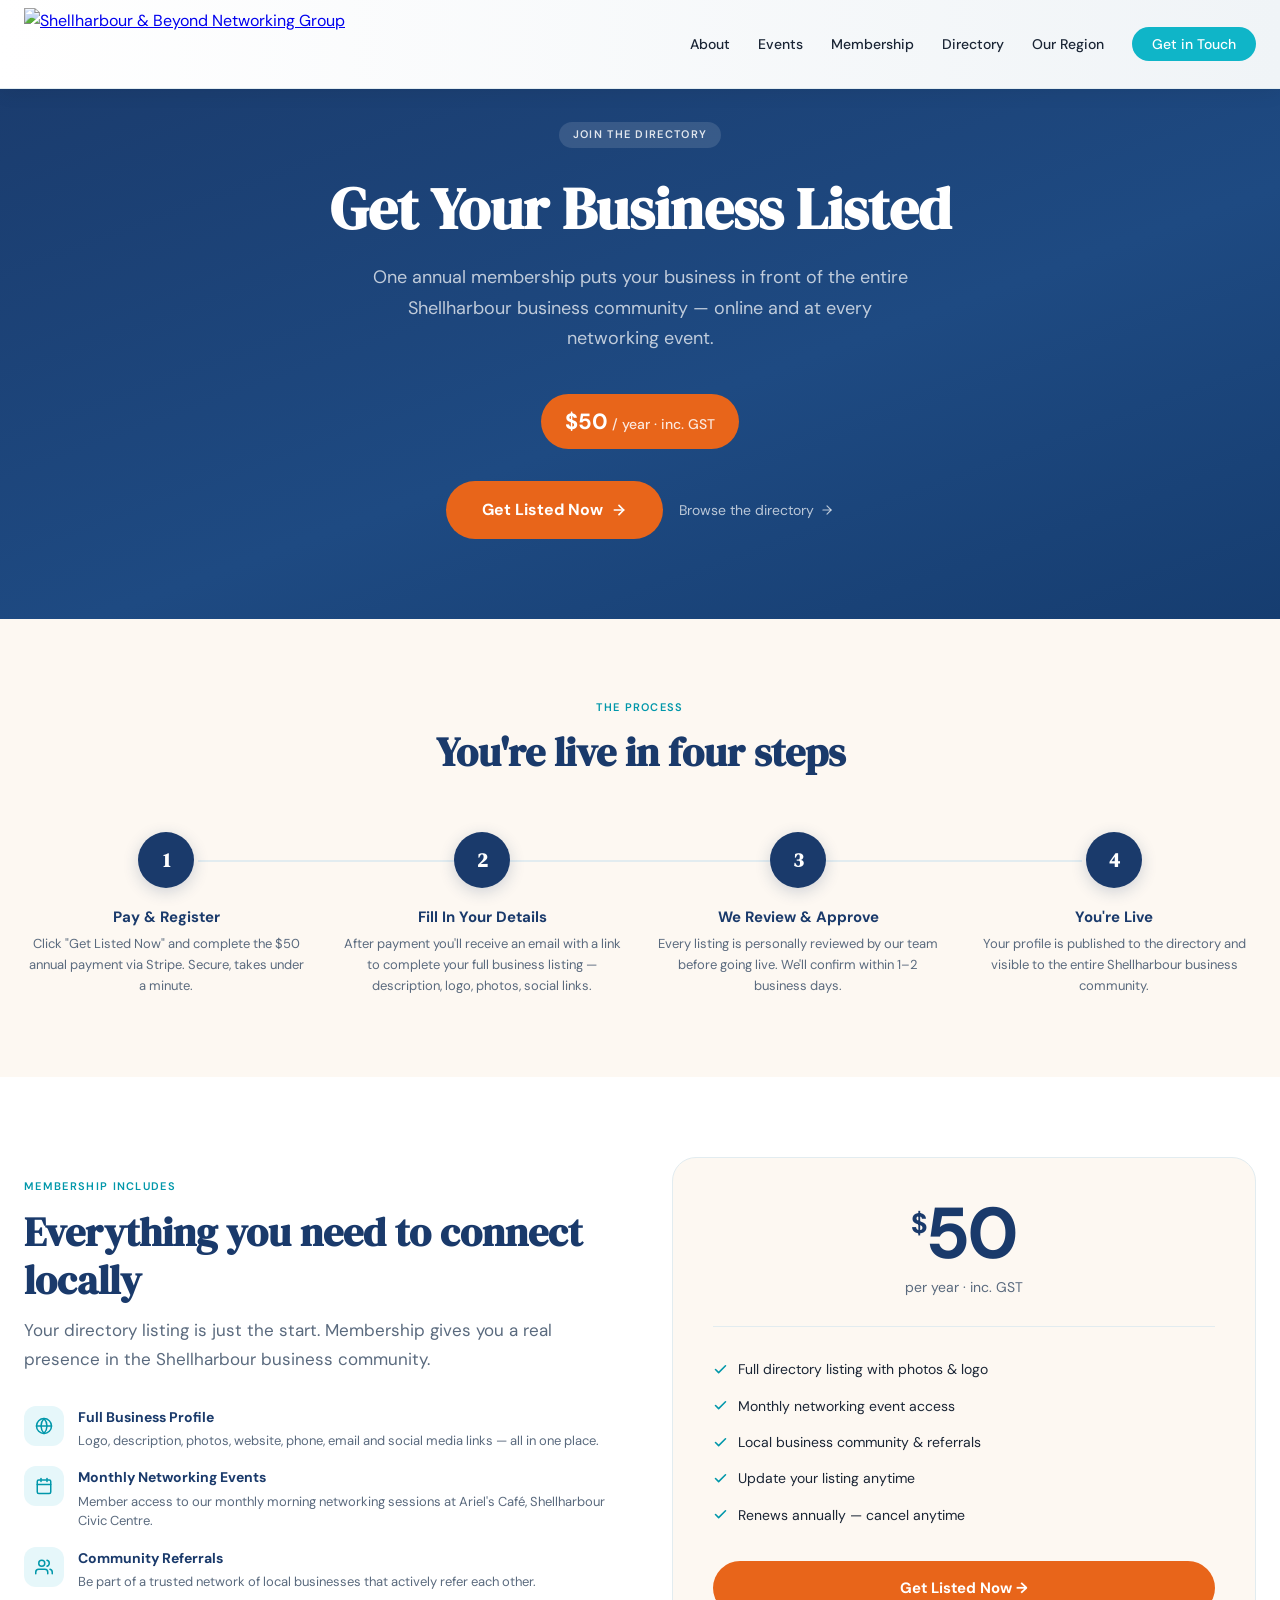
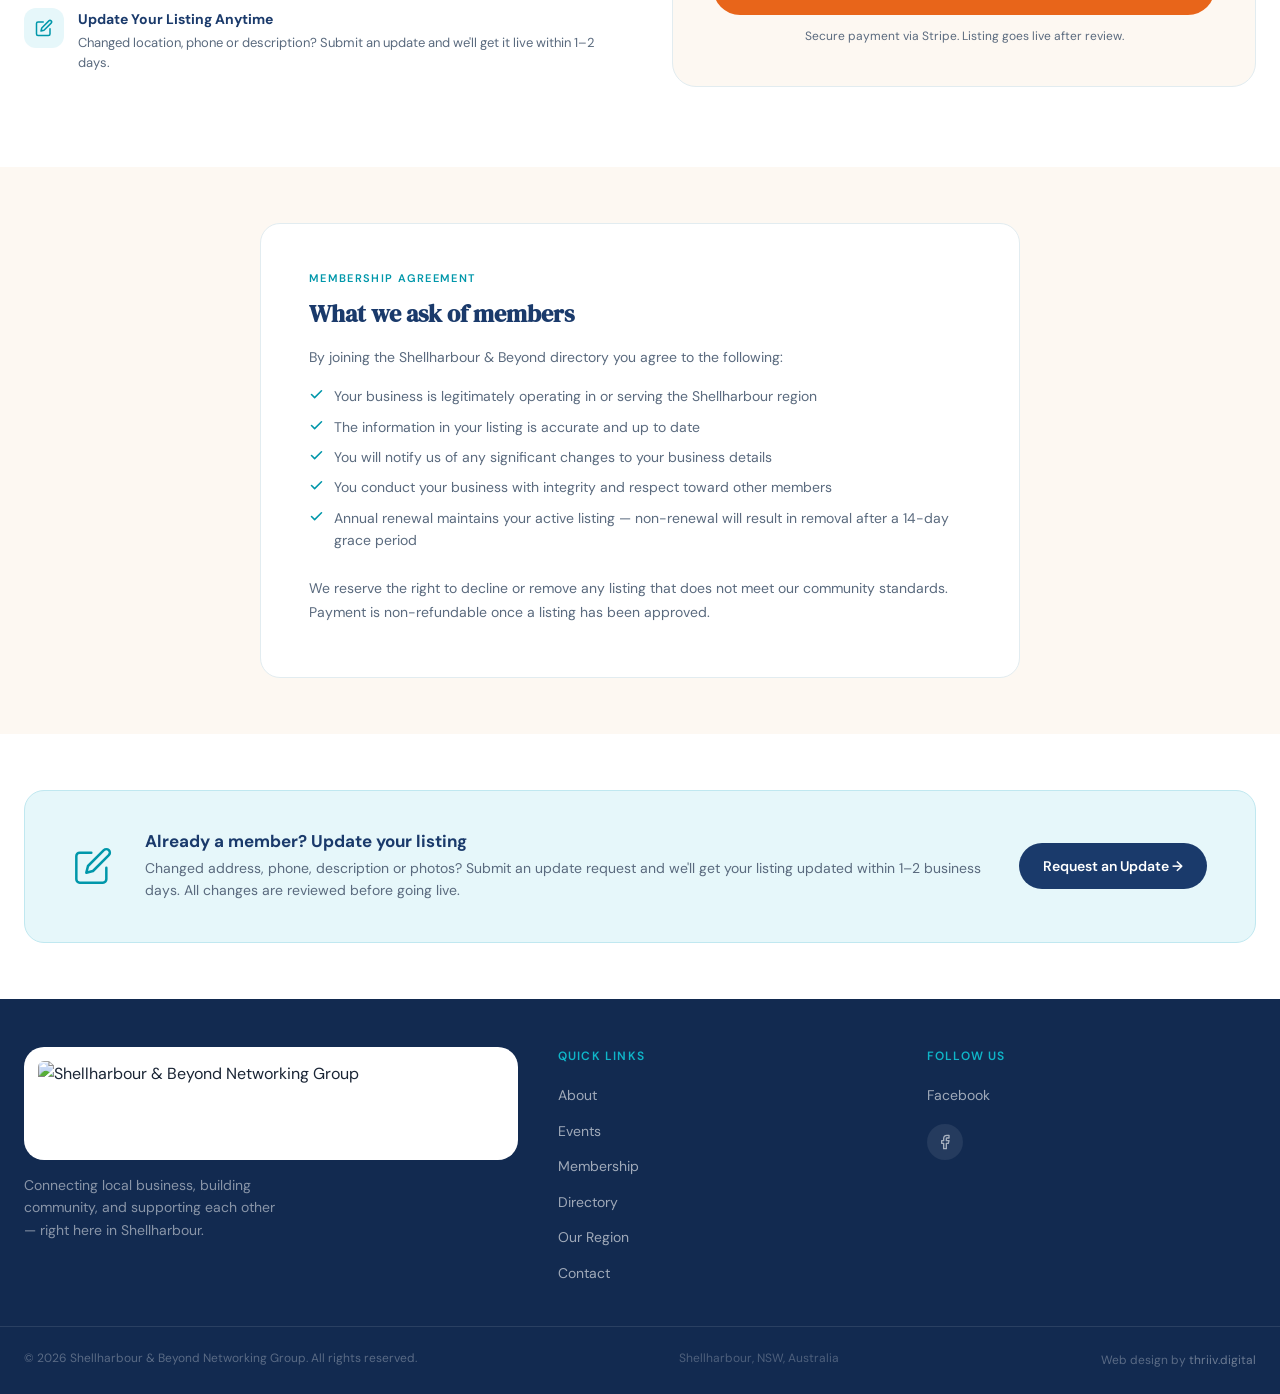
==== commit ef416e90: "Add thriiv digital listing, member quick-view modal, hover zoom, and footer credit - Add thriiv digi" ====
--- a/apply.html
+++ b/apply.html
@@ -204,7 +204,7 @@
     </a>
     <div class="nav-event-pill">
       <svg width="13" height="13" viewBox="0 0 24 24" fill="none" stroke="currentColor" stroke-width="2" stroke-linecap="round" stroke-linejoin="round"><rect x="3" y="4" width="18" height="18" rx="2"/><line x1="16" y1="2" x2="16" y2="6"/><line x1="8" y1="2" x2="8" y2="6"/><line x1="3" y1="10" x2="21" y2="10"/></svg>
-      Next Event: May 14, 2026 &nbsp;·&nbsp; 10:00am – 11:30am
+      Next Event: July 9, 2026 &nbsp;·&nbsp; 10:00am – 11:30am
     </div>
     <ul class="nav-links" id="nav-links">
       <li><a href="index.html#about">About</a></li>
@@ -435,6 +435,7 @@
   <div class="footer-bottom">
     <p>© 2026 Shellharbour &amp; Beyond Networking Group. All rights reserved.</p>
     <p class="footer-location">Shellharbour, NSW, Australia</p>
+    <p class="footer-credit">Web design by <a href="https://thriivdigital.com.au" target="_blank" rel="noopener noreferrer">thriiv.digital</a></p>
   </div>
 </footer>
 
--- a/style.css
+++ b/style.css
@@ -138,12 +138,12 @@
 .nav-hamburger.open span:nth-child(2) { opacity: 0; transform: scaleX(0); }
 .nav-hamburger.open span:nth-child(3) { transform: translateY(-7px) rotate(-45deg); }
 .nav-event-pill {
-  position: absolute; left: 50%; transform: translateX(-50%);
   display: none; align-items: center; gap: 7px;
   font-size: 13px; font-weight: 500; color: var(--navy);
   background: var(--teal-light); border: 1px solid var(--border);
   border-radius: 50px; padding: 6px 16px;
   white-space: nowrap;
+  flex-shrink: 0;
 }
 nav.scrolled .nav-event-pill { display: flex; }
 
@@ -224,7 +224,9 @@
 /* ── ABOUT ── */
 .about { padding: 80px 0; background: white; }
 .about-grid { display: grid; grid-template-columns: 1fr 1fr; gap: 64px; align-items: center; }
-.about-photo { width: 100%; border-radius: 20px; display: block; object-fit: cover; }
+.about-slideshow { position: relative; width: 100%; border-radius: 20px; overflow: hidden; aspect-ratio: 4/3; }
+.about-slide { position: absolute; inset: 0; width: 100%; height: 100%; object-fit: cover; opacity: 0; transition: opacity 0.8s ease; }
+.about-slide.active { opacity: 1; }
 .event-photo { width: 100%; aspect-ratio: 1 / 1; border-radius: 20px; display: block; object-fit: cover; }
 .about h2 { font-size: clamp(28px, 3vw, 40px); color: var(--navy); margin-bottom: 16px; }
 .about p { color: var(--text-muted); margin-bottom: 16px; font-size: 16px; }
@@ -453,6 +455,11 @@
 }
 .footer-bottom p { font-size: 12px; color: rgba(255,255,255,0.3); }
 .footer-location { color: rgba(255,255,255,0.25) !important; }
+.footer-credit { font-size: 11px; color: rgba(255,255,255,0.3); margin-top: 4px; }
+.footer-credit a { color: rgba(255,255,255,0.38); text-decoration: none; }
+.footer-credit a:hover { color: rgba(255,255,255,0.7); }
+.biz-card-thumb { transition: transform 0.4s ease; }
+.biz-card:hover .biz-card-thumb { transform: scale(1.07); }
 .footer-socials { display: flex; gap: 10px; margin-top: 16px; }
 .footer-social {
   width: 36px; height: 36px; border-radius: 50%;
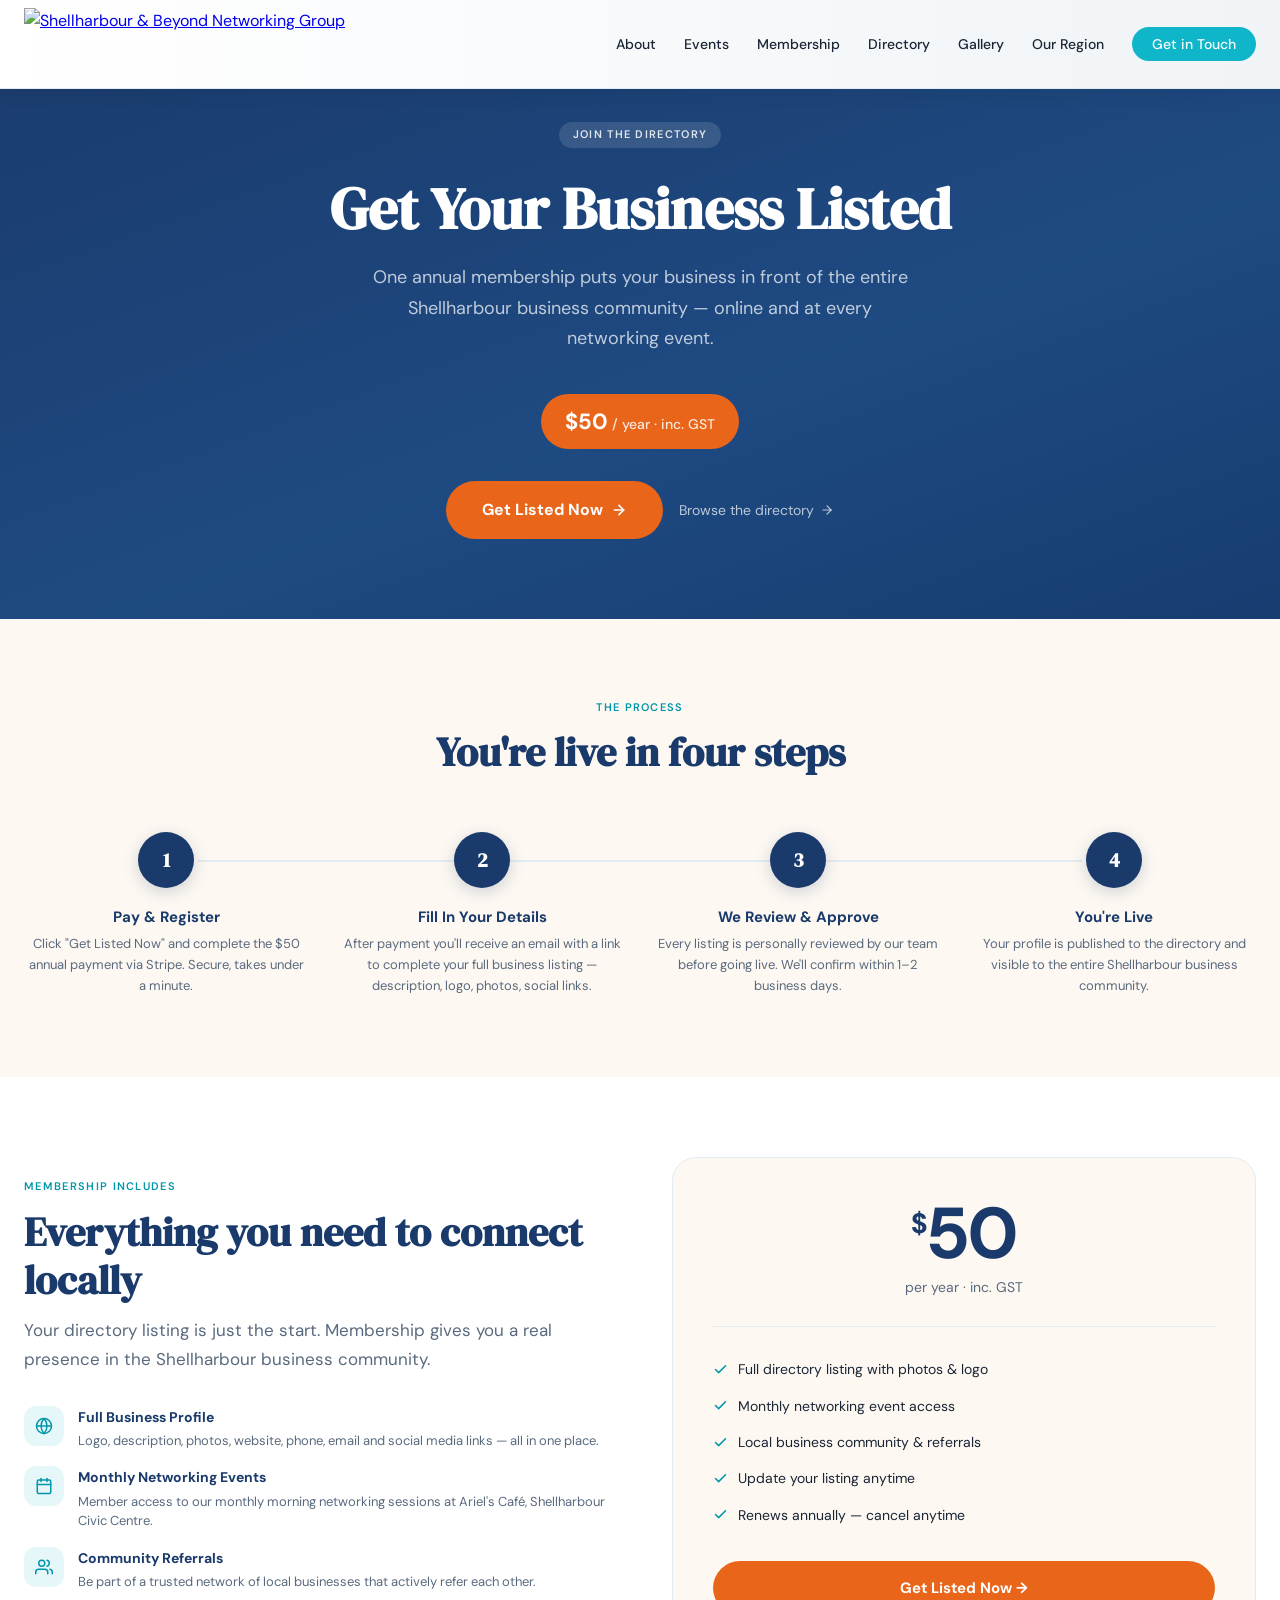
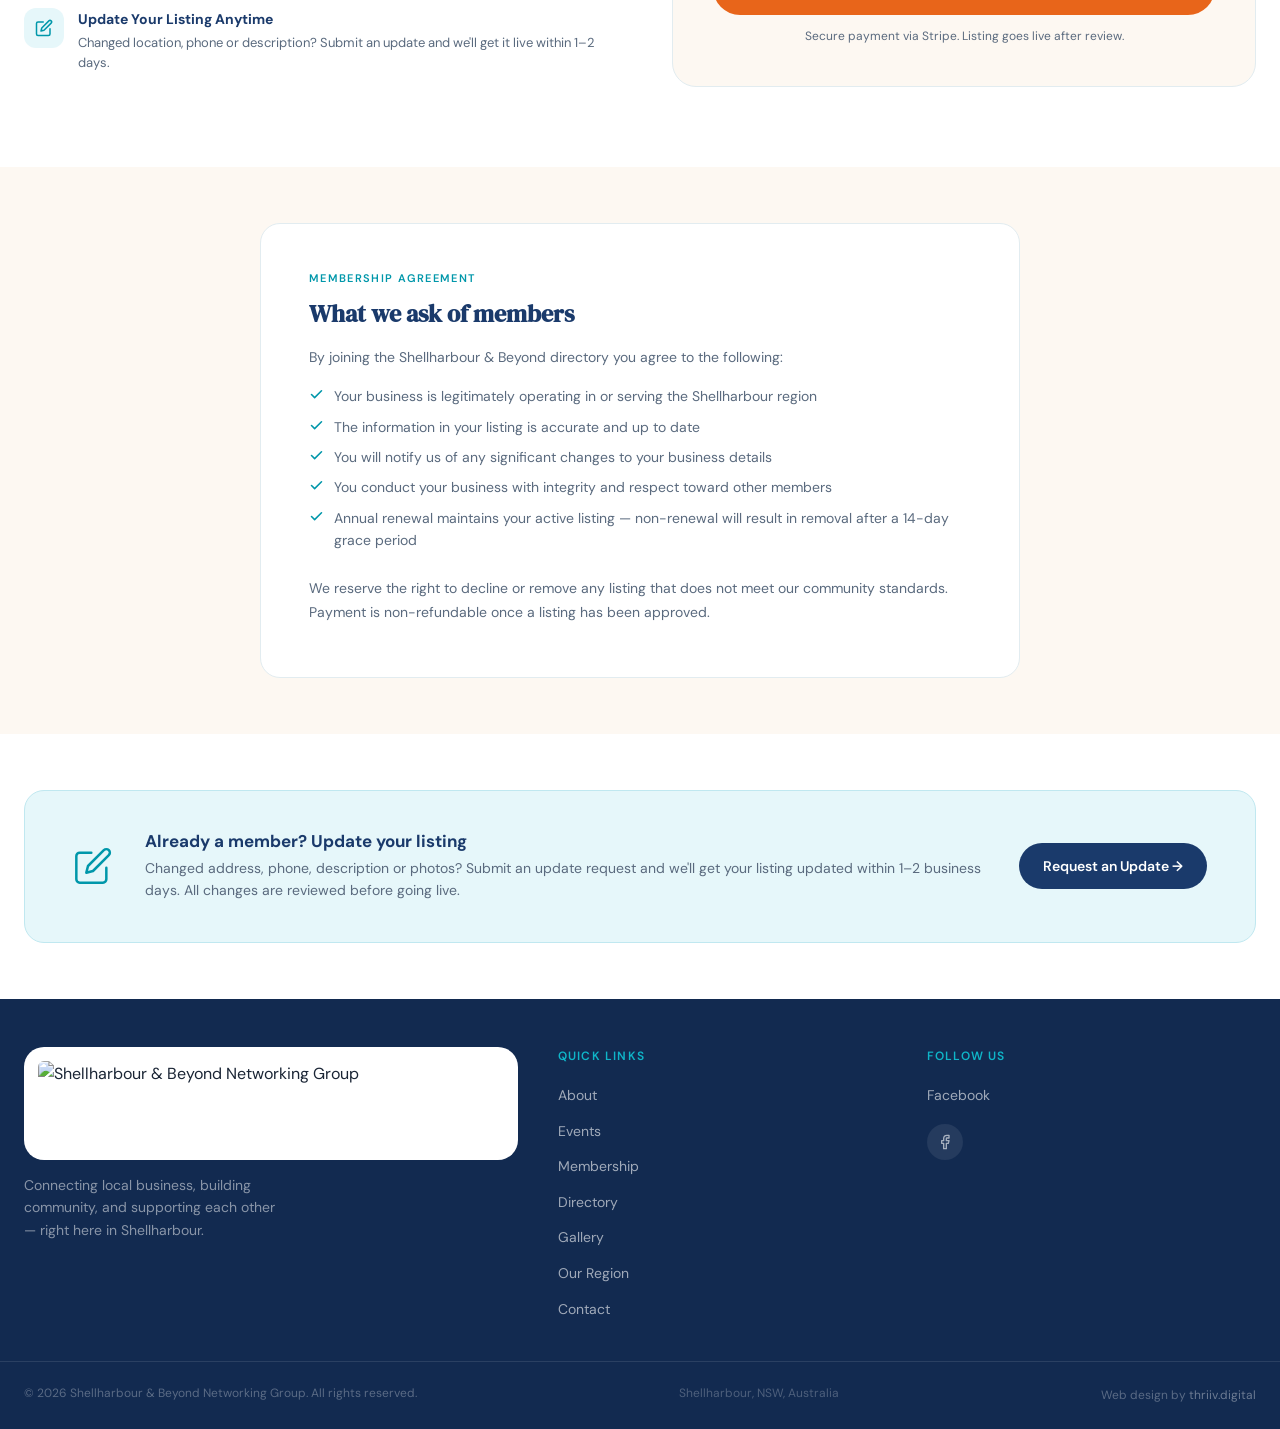
==== commit 179ffd32: "Add event photo gallery page (July 2026) - New gallery.html: masonry layout, 20 photos by Luke Neofy" ====
--- a/apply.html
+++ b/apply.html
@@ -204,13 +204,14 @@
     </a>
     <div class="nav-event-pill">
       <svg width="13" height="13" viewBox="0 0 24 24" fill="none" stroke="currentColor" stroke-width="2" stroke-linecap="round" stroke-linejoin="round"><rect x="3" y="4" width="18" height="18" rx="2"/><line x1="16" y1="2" x2="16" y2="6"/><line x1="8" y1="2" x2="8" y2="6"/><line x1="3" y1="10" x2="21" y2="10"/></svg>
-      Next Event: July 9, 2026 &nbsp;·&nbsp; 10:00am – 11:30am
+      Next Event: August 13, 2026 &nbsp;·&nbsp; 10:00am – 11:30am
     </div>
     <ul class="nav-links" id="nav-links">
       <li><a href="index.html#about">About</a></li>
       <li><a href="index.html#events">Events</a></li>
       <li><a href="index.html#membership">Membership</a></li>
       <li><a href="members.html">Directory</a></li>
+      <li><a href="gallery.html">Gallery</a></li>
       <li><a href="region.html">Our Region</a></li>
       <li><a href="index.html#contact" class="nav-cta">Get in Touch</a></li>
     </ul>
@@ -416,6 +417,7 @@
         <li><a href="index.html#events">Events</a></li>
         <li><a href="index.html#membership">Membership</a></li>
         <li><a href="members.html">Directory</a></li>
+      <li><a href="gallery.html">Gallery</a></li>
         <li><a href="region.html">Our Region</a></li>
         <li><a href="index.html#contact">Contact</a></li>
       </ul>
--- a/style.css
+++ b/style.css
@@ -187,7 +187,7 @@
 }
 .countdown-event-title { font-size: 17px; font-weight: 700; flex: 1; min-width: 0; }
 .countdown-location {
-  font-size: 12px; color: rgba(255,255,255,0.65);
+  font-size: 13px; color: rgba(255,255,255,0.65);
   margin-bottom: 14px; display: flex; align-items: center;
   justify-content: space-between;
 }
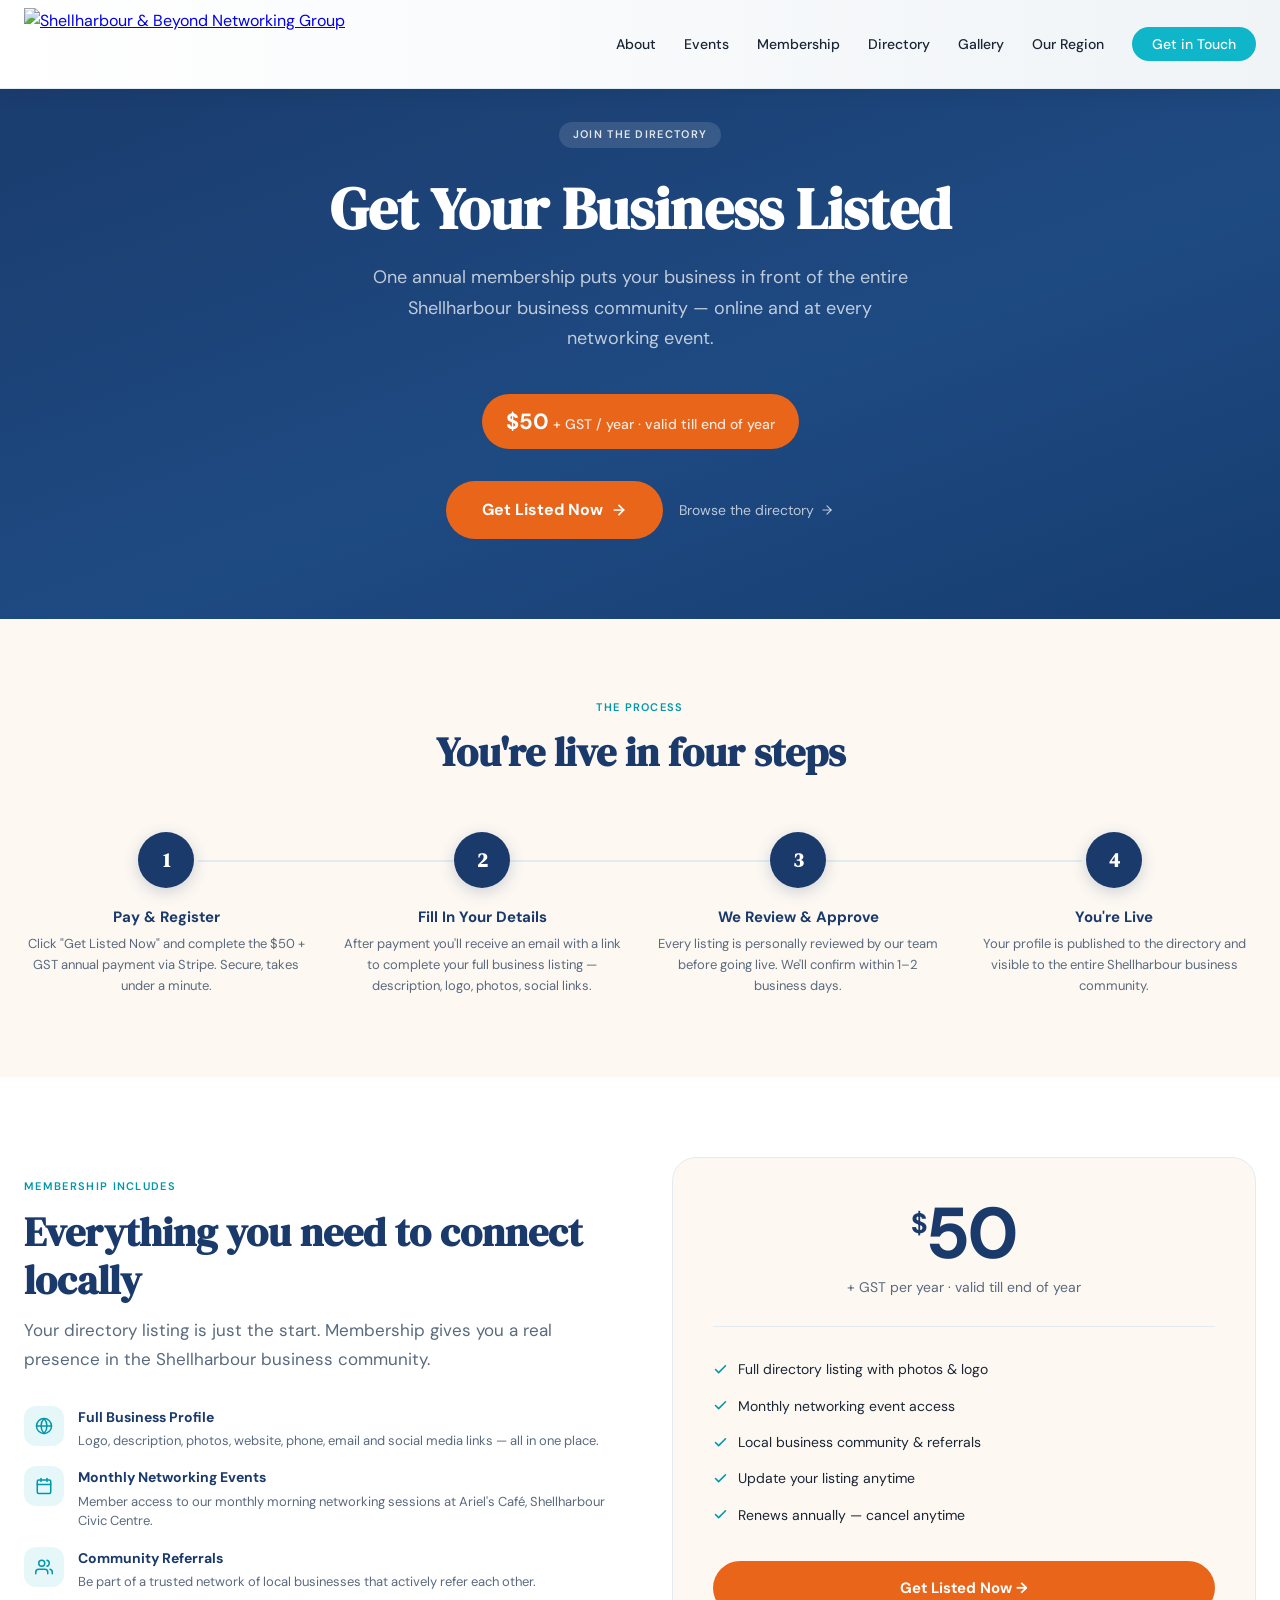
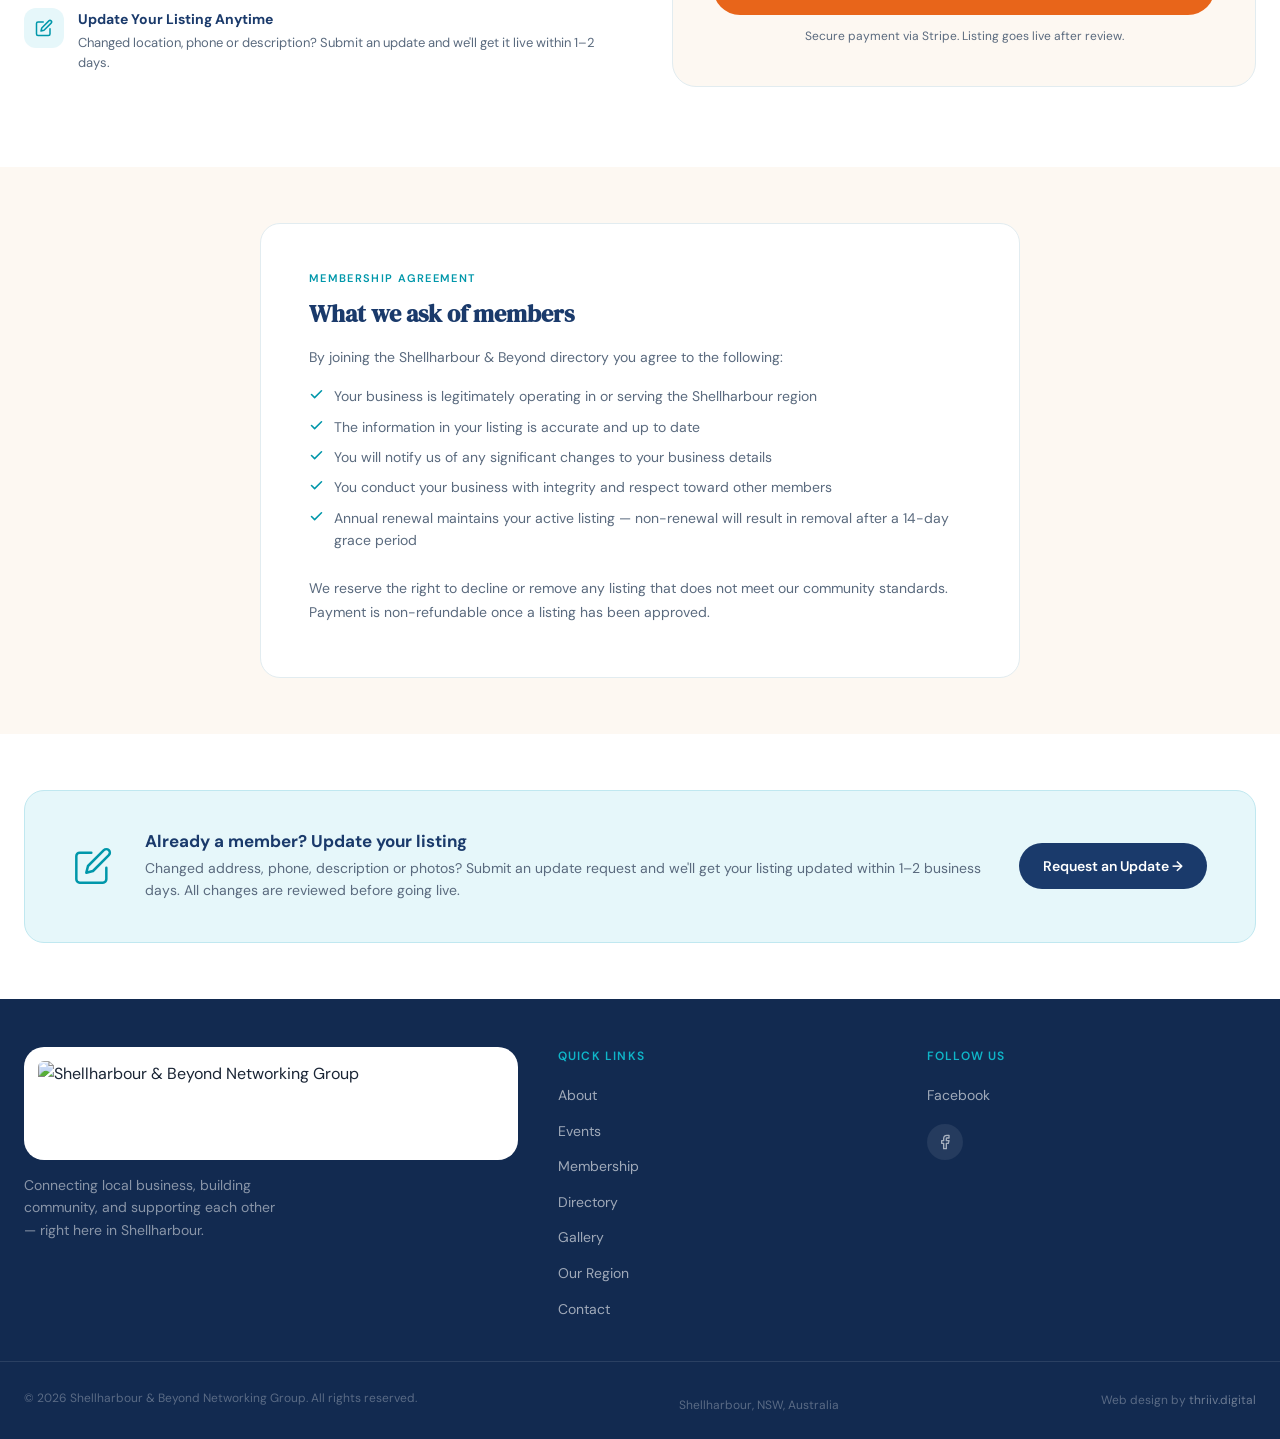
==== commit b09cae47: "Update all membership pricing copy to $50 + GST, valid till end of year Changed "inc. GST" framing t" ====
--- a/apply.html
+++ b/apply.html
@@ -4,14 +4,14 @@
   <meta charset="UTF-8"/>
   <meta name="viewport" content="width=device-width, initial-scale=1.0"/>
   <title>Get Listed — Shellharbour &amp; Beyond Networking Group</title>
-  <meta name="description" content="Join the Shellharbour &amp; Beyond member directory. Get your business listed and connect with the local Shellharbour business community for $50/year."/>
+  <meta name="description" content="Join the Shellharbour &amp; Beyond member directory. Get your business listed and connect with the local Shellharbour business community for $50 + GST/year."/>
   <link rel="icon" type="image/png" href="uploads/logo-shellharbour-beyond-networking-group.png"/>
   <!-- Canonical -->
   <link rel="canonical" href="https://shbng.com.au/apply.html"/>
   <!-- Open Graph -->
   <meta property="og:type" content="website"/>
   <meta property="og:title" content="Get Your Business Listed — Shellharbour &amp; Beyond"/>
-  <meta property="og:description" content="Join the Shellharbour &amp; Beyond member directory for $50/year and connect with the local business community."/>
+  <meta property="og:description" content="Join the Shellharbour &amp; Beyond member directory for $50 + GST/year and connect with the local business community."/>
   <meta property="og:url" content="https://shbng.com.au/apply.html"/>
   <meta property="og:image" content="https://shbng.com.au/uploads/hero-networking-group.jpg"/>
   <meta name="twitter:card" content="summary_large_image"/>
@@ -228,7 +228,7 @@
     <h1>Get Your Business Listed</h1>
     <p>One annual membership puts your business in front of the entire Shellharbour business community — online and at every networking event.</p>
     <div class="apply-price-pill">
-      $50 <small>/ year · inc. GST</small>
+      $50 <small>+ GST / year · valid till end of year</small>
     </div>
     <div class="apply-hero-cta">
       <a href="#" class="apply-hero-btn" id="stripe-new-btn">
@@ -252,7 +252,7 @@
       <div class="step">
         <div class="step-num">1</div>
         <h3>Pay &amp; Register</h3>
-        <p>Click "Get Listed Now" and complete the $50 annual payment via Stripe. Secure, takes under a minute.</p>
+        <p>Click "Get Listed Now" and complete the $50 + GST annual payment via Stripe. Secure, takes under a minute.</p>
       </div>
       <div class="step">
         <div class="step-num">2</div>
@@ -322,7 +322,7 @@
       </div>
       <div class="wyg-card">
         <div class="wyg-price"><sup>$</sup>50</div>
-        <div class="wyg-price-label">per year · inc. GST</div>
+        <div class="wyg-price-label">+ GST per year · valid till end of year</div>
         <hr class="wyg-divider"/>
         <div class="wyg-inclusions">
           <div class="wyg-inclusion">
--- a/style.css
+++ b/style.css
@@ -169,38 +169,65 @@
 .hero-sub { font-size: 18px; color: var(--text-muted); margin-bottom: 28px; font-weight: 400; max-width: 440px; }
 .hero-actions { display: flex; gap: 12px; flex-wrap: wrap; }
 
-/* ── COUNTDOWN ── */
+/* ── UPCOMING EVENTS CARD ── */
 .countdown-card {
   background: var(--navy);
   border-radius: 16px;
-  padding: 18px 20px;
+  padding: 18px;
   color: white;
   box-shadow: 0 20px 60px rgba(26,58,107,0.25);
 }
 .countdown-label {
   font-size: 10px; font-weight: 600; letter-spacing: 0.1em;
-  text-transform: uppercase; color: var(--teal); margin-bottom: 10px;
-}
-.countdown-title-row {
-  display: flex; align-items: center; justify-content: space-between;
-  gap: 10px; margin-bottom: 10px; flex-wrap: nowrap;
-}
-.countdown-event-title { font-size: 17px; font-weight: 700; flex: 1; min-width: 0; }
-.countdown-location {
+  text-transform: uppercase; color: var(--teal); margin-bottom: 12px;
+  padding: 0 2px;
+}
+
+.event-item {
+  border-radius: 12px;
+  padding: 14px 16px;
+  background: var(--navy-dark);
+  transition: background 0.25s ease;
+}
+.event-item + .event-item { margin-top: 10px; }
+.event-item.is-open { background: rgba(255,255,255,0.05); }
+
+.event-item-header { display: flex; align-items: center; gap: 10px; }
+.event-toggle {
+  flex-shrink: 0; width: 26px; height: 26px; border-radius: 50%;
+  background: rgba(255,255,255,0.14); border: none; color: white;
+  display: flex; align-items: center; justify-content: center;
+  cursor: pointer; padding: 0; transition: background 0.2s ease;
+}
+.event-toggle:hover { background: rgba(255,255,255,0.24); }
+.event-toggle-icon { transition: transform 0.25s ease; }
+.event-item.is-open .event-toggle-icon { transform: rotate(45deg); }
+
+.event-item-title { font-size: 18px; font-weight: 700; flex: 1; min-width: 0; color: white; }
+
+.event-item-meta {
+  display: flex; flex-wrap: wrap; align-items: center;
+  gap: 6px 16px; margin-top: 10px;
   font-size: 13px; color: rgba(255,255,255,0.65);
-  margin-bottom: 14px; display: flex; align-items: center;
-  justify-content: space-between;
-}
-.countdown-location a { color: rgba(255,255,255,0.65); text-decoration: underline; text-decoration-color: rgba(255,255,255,0.3); }
+}
+.event-item-meta .cd-loc { display: flex; align-items: center; gap: 5px; }
+.event-item-meta a { color: rgba(255,255,255,0.75); text-decoration: underline; text-decoration-color: rgba(255,255,255,0.3); }
 .cd-loc { display: flex; align-items: center; gap: 4px; }
-.countdown-grid { display: grid; grid-template-columns: repeat(3,1fr); gap: 8px; margin-bottom: 14px; }
+
+.event-item-body {
+  max-height: 0; opacity: 0; overflow: hidden; margin-top: 0;
+  transition: max-height 0.35s ease, opacity 0.3s ease, margin-top 0.35s ease;
+}
+.event-item.is-open .event-item-body { max-height: 220px; opacity: 1; margin-top: 14px; }
+
+.countdown-grid { display: grid; grid-template-columns: repeat(3,1fr); gap: 8px; margin-bottom: 10px; }
 .countdown-unit {
   background: rgba(255,255,255,0.1);
   border-radius: 10px; padding: 10px 8px; text-align: center;
 }
 .countdown-num { font-size: 26px; font-weight: 700; line-height: 1; font-family: 'DM Sans', sans-serif; }
 .countdown-unitlabel { font-size: 9px; text-transform: uppercase; letter-spacing: 0.08em; color: rgba(255,255,255,0.55); margin-top: 3px; }
-.countdown-expired { color: #4ecdc4; font-weight: 600; font-size: 18px; margin-bottom: 14px; }
+.countdown-expired { color: #4ecdc4; font-weight: 600; font-size: 15px; }
 .add-to-cal {
   display: inline-flex; align-items: center; gap: 5px; flex-shrink: 0;
   font-size: 11px; color: var(--teal); font-weight: 600;
@@ -209,6 +236,7 @@
   border: 1px solid rgba(15,181,200,0.25);
   border-radius: 50px; padding: 4px 10px; white-space: nowrap;
 }
+.add-to-cal:hover { background: rgba(15,181,200,0.2); }
 
 .hero-photo {
   width: 100%;
@@ -227,7 +255,6 @@
 .about-slideshow { position: relative; width: 100%; border-radius: 20px; overflow: hidden; aspect-ratio: 4/3; }
 .about-slide { position: absolute; inset: 0; width: 100%; height: 100%; object-fit: cover; opacity: 0; transition: opacity 0.8s ease; }
 .about-slide.active { opacity: 1; }
-.event-photo { width: 100%; aspect-ratio: 1 / 1; border-radius: 20px; display: block; object-fit: cover; }
 .about h2 { font-size: clamp(28px, 3vw, 40px); color: var(--navy); margin-bottom: 16px; }
 .about p { color: var(--text-muted); margin-bottom: 16px; font-size: 16px; }
 .about-pillars { margin-top: 28px; display: flex; flex-direction: column; gap: 16px; }
@@ -268,24 +295,41 @@
   background: rgba(15,181,200,0.08);
   pointer-events: none;
 }
-.event-inner { display: grid; grid-template-columns: 1fr 1fr; gap: 56px; align-items: center; }
 .event-tag { color: var(--teal) !important; }
-.event-section h2 { font-size: clamp(28px, 3vw, 40px); color: white; margin-bottom: 20px; }
-.event-intro { color: rgba(255,255,255,0.65); font-size: 16px; max-width: 420px; }
+.event-section h2 { font-size: clamp(28px, 3vw, 40px); color: white; margin-bottom: 16px; }
+.events-header { text-align: center; max-width: 680px; margin: 0 auto 48px; position: relative; }
+.event-intro { color: rgba(255,255,255,0.65); font-size: 16px; margin: 0 auto; }
+
+.events-grid {
+  display: grid; grid-template-columns: repeat(2, 1fr); gap: 32px;
+  max-width: 1140px; margin: 0 auto; position: relative;
+}
+.event-card {
+  background: rgba(255,255,255,0.05); border-radius: 16px; overflow: hidden;
+  transition: transform 0.25s ease, box-shadow 0.25s ease, background 0.25s ease;
+}
+.event-card:hover {
+  transform: translateY(-6px);
+  box-shadow: 0 16px 40px rgba(0,0,0,0.3);
+  background: rgba(255,255,255,0.08);
+}
+.event-card-img { width: 100%; aspect-ratio: 16 / 10; object-fit: cover; display: block; transition: transform 0.4s ease; }
+.event-card-img-top { object-position: 50% 29%; }
+.event-card:hover .event-card-img { transform: scale(1.06); }
+.event-card-body { padding: 22px 24px 24px; }
+.event-card-title-row { display: flex; align-items: center; justify-content: space-between; gap: 10px; margin-bottom: 12px; flex-wrap: wrap; }
+.event-card-title { font-family: 'DM Sans', sans-serif; font-size: 19px; font-weight: 700; color: white; }
+.event-card-meta { display: flex; flex-direction: column; gap: 8px; margin-bottom: 16px; }
+.event-card-meta-row { display: flex; align-items: center; gap: 8px; font-size: 14px; color: rgba(255,255,255,0.75); }
+.event-card-meta-row svg { flex-shrink: 0; }
+.event-card-meta-row a { color: rgba(255,255,255,0.85); text-decoration: underline; text-decoration-color: rgba(255,255,255,0.3); }
+
 .free-badge {
   display: inline-flex; align-items: center; gap: 8px;
   background: rgba(15,181,200,0.15); border: 1px solid rgba(15,181,200,0.3);
   color: var(--teal); border-radius: 50px; padding: 8px 16px;
-  font-size: 13px; font-weight: 600; margin-top: 20px;
-}
-.event-details { display: flex; flex-direction: column; gap: 14px; margin-top: 24px; }
-.event-detail {
-  display: flex; align-items: flex-start; gap: 12px;
-  background: rgba(255,255,255,0.06); border-radius: 12px; padding: 14px 16px;
-}
-.event-detail-icon { color: var(--teal); flex-shrink: 0; margin-top: 1px; }
-.event-detail-text strong { display: block; color: white; font-size: 15px; font-weight: 600; }
-.event-detail-text span { color: rgba(255,255,255,0.6); font-size: 13px; }
+  font-size: 13px; font-weight: 600;
+}
 
 /* ── MEMBERSHIP ── */
 .membership { padding: 80px 0; background: white; }
@@ -396,8 +440,10 @@
   transition: max-height 0.3s ease, opacity 0.3s ease;
   font-size: 15px; color: var(--text-muted); line-height: 1.7;
 }
-.faq-answer.open { max-height: 300px; opacity: 1; }
+.faq-answer.open { max-height: 360px; opacity: 1; }
 .faq-answer-inner { padding-bottom: 20px; }
+.faq-answer-inner ul { margin: 10px 0; padding-left: 20px; display: flex; flex-direction: column; gap: 6px; }
+.faq-answer-inner strong { color: var(--navy); font-weight: 600; }
 
 /* ── CONTACT ── */
 .contact { padding: 80px 0; background: white; }
@@ -454,7 +500,7 @@
   display: flex; justify-content: space-between; align-items: center; flex-wrap: wrap; gap: 12px;
 }
 .footer-bottom p { font-size: 12px; color: rgba(255,255,255,0.3); }
-.footer-location { color: rgba(255,255,255,0.25) !important; }
+.footer-location { font-size: 13px; color: rgba(255,255,255,0.4); margin-top: 14px; }
 .footer-credit { font-size: 11px; color: rgba(255,255,255,0.3); margin-top: 4px; }
 .footer-credit a { color: rgba(255,255,255,0.38); text-decoration: none; }
 .footer-credit a:hover { color: rgba(255,255,255,0.7); }
@@ -502,13 +548,13 @@
 @media (max-width: 768px) {
   .hero-inner,
   .about-grid,
-  .event-inner,
   .membership-inner,
   .contact-inner { grid-template-columns: 1fr; }
 
   .who-cards,
   .testimonials-grid,
-  .directory-grid { grid-template-columns: 1fr 1fr; }
+  .directory-grid,
+  .events-grid { grid-template-columns: 1fr 1fr; }
 
   .footer-inner { grid-template-columns: 1fr; }
   .form-row { grid-template-columns: 1fr; }
@@ -544,6 +590,7 @@
 @media (max-width: 520px) {
   .who-cards,
   .testimonials-grid,
-  .directory-grid { grid-template-columns: 1fr; }
+  .directory-grid,
+  .events-grid { grid-template-columns: 1fr; }
   .skeleton-grid { grid-template-columns: 1fr; }
 }
